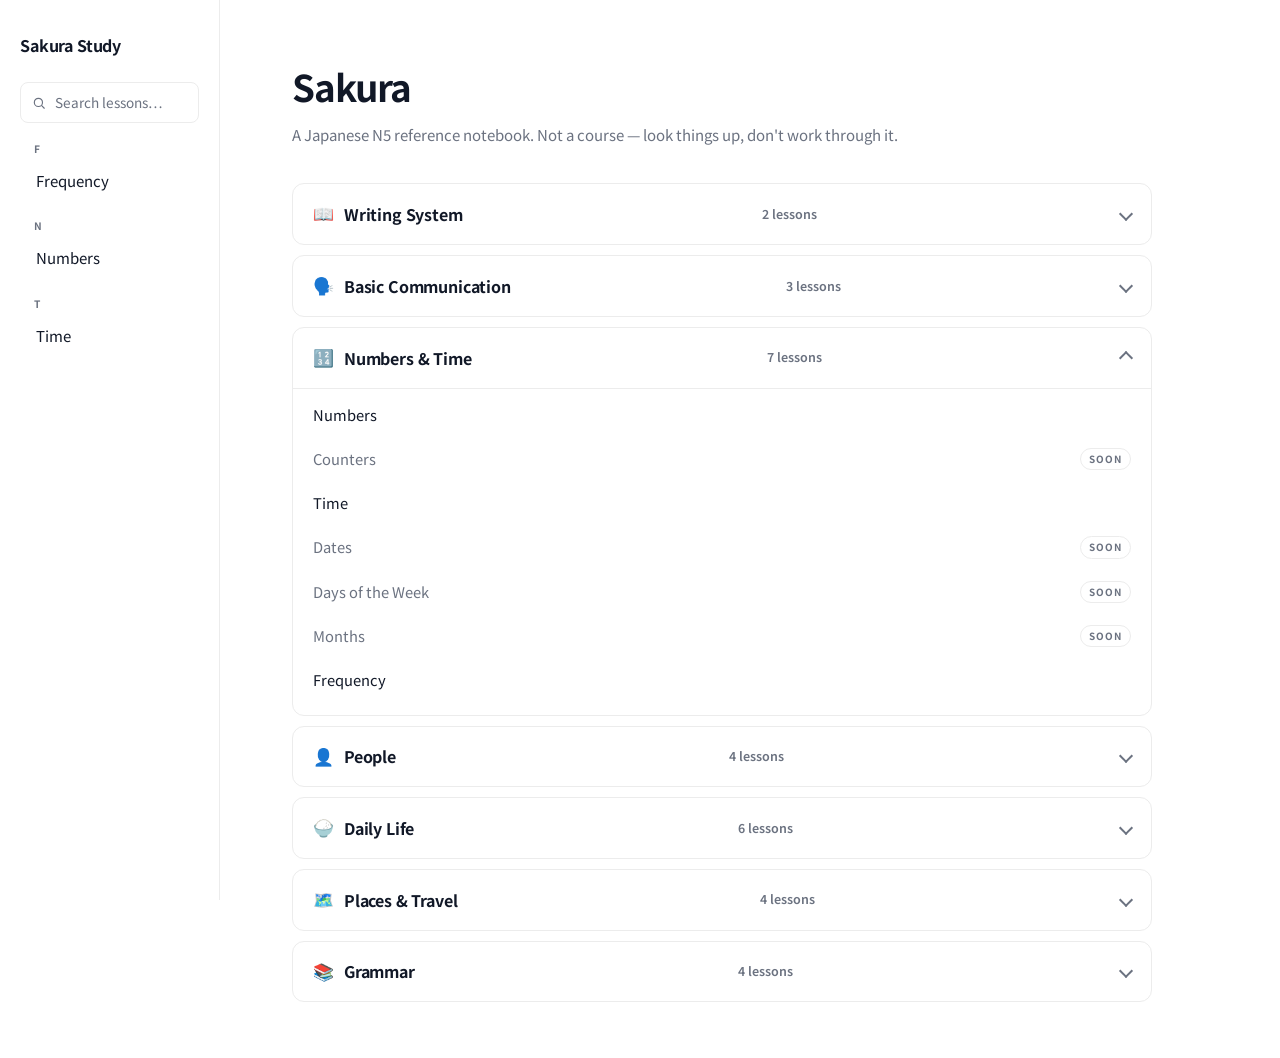
==== index.html @ 70878f76 "Reference-notebook UX/IA review: homepage, search, lesson structure Reworks the homepage into collap" ====
<!doctype html>
<html lang="en">
  <head>
    <meta charset="UTF-8" />
    <meta name="viewport" content="width=device-width, initial-scale=1.0" />

    <title>Sakura Study</title>
    <meta name="description" content="A personal Japanese reference notebook — grammar, vocabulary, kanji, and more." />

    <!-- ------------------------------------- -->
    <!-- FONT -->
    <!-- ------------------------------------- -->

    <link rel="preconnect" href="https://fonts.googleapis.com" />
    <link rel="preconnect" href="https://fonts.gstatic.com" crossorigin />
    <link href="https://fonts.googleapis.com/css2?family=Noto+Sans+JP:wght@400;500;700&display=swap" rel="stylesheet" />

    <!-- ------------------------------------- -->
    <!-- STYLES -->
    <!-- ------------------------------------- -->

    <link rel="stylesheet" href="assets/style.css" />

    <!-- ------------------------------------- -->
    <!-- DATA TABLES -->
    <!-- ------------------------------------- -->
    <!-- index.html has no table on it, but jQuery + DataTables are
         loaded here anyway so this <head> is identical across every
         page — one shared template instead of a special case for the
         one page with nothing to sort. script.js's init functions each
         check for their table by id and no-op if it isn't there. -->
    <script src="https://code.jquery.com/jquery-3.7.1.min.js"></script>
    <script src="https://cdn.datatables.net/2.3.2/js/dataTables.min.js"></script>

  </head>

  <!-- ------------------------------------- -->
  <!-- BODY STARTS -->
  <!-- ------------------------------------- -->

  <body>
    <div class="layout">
      <aside class="sidebar">

        <!-- ------------------------------------- -->
        <!-- SIDEBAR BRAND -->
        <!-- ------------------------------------- -->
        <!-- The only way back to this landing page — it's deliberately
             not one of the alphabetical entries below, since it isn't
             study content itself. -->
        <a class="sidebar-brand" href="index.html">Sakura Study</a>

        <!-- ------------------------------------- -->
        <!-- SIDEBAR SEARCH -->
        <!-- ------------------------------------- -->
        <div class="sidebar-search">
          <input
            type="text"
            id="sidebarSearch"
            placeholder="Search lessons…"
            autocomplete="off"
          />
          <div class="search-results" id="searchResults" hidden></div>
        </div>

        <!-- ------------------------------------- -->
        <!-- SIDEBAR NAVIGATION -->
        <!-- ------------------------------------- -->
        <!-- Flat and alphabetical, no category heading — every page on
             the site (regardless of folder) sorted by title into one
             .menu-group per starting letter, the same organizing idea
             as the home page's own .page-index below. To add a page:
             drop the file in its folder, then add its <a> to the
             matching (or a new) .menu-group here in alphabetical order
             — the search script and layout both work off this flat
             structure, no other markup changes needed.

             Links are relative, not root-absolute — this site has to keep
             working wherever it's hosted (root domain, a subpath, a
             local file), and only relative paths are guaranteed to
             survive that. The cost: every link's ../ count depends on
             the linking page's own folder depth. From root (index.html)
             assets are assets/style.css and pages are
             pages/numbers.html. From one folder deep
             (pages/*.html) it's ../assets/style.css, a same-folder
             page is just numbers.html, and a different category is
             ../grammar/particles.html. One more ../ per extra level of
             nesting — get the depth right when copying this nav to a
             new page.

             This search matches every lesson's actual content, not just page
             titles — see initGlobalSearch in assets/script.js and
             assets/search-index.js (regenerate that file after editing
             lesson content: python3 assets/build-search-index.py).

             Example, once /grammar/particles.html exists (P sorts
             between N and T, so it slots in as its own group there):
             <div class="menu-group">
               <span class="menu-letter">P</span>
               <a href="grammar/particles.html">Particles</a>
             </div> -->
        <nav class="menu" id="sidebarMenu">
          <div class="menu-group">
            <span class="menu-letter">F</span>
            <a href="pages/frequency.html">Frequency</a>
          </div>
          <div class="menu-group">
            <span class="menu-letter">N</span>
            <a href="pages/numbers.html">Numbers</a>
          </div>
          <div class="menu-group">
            <span class="menu-letter">T</span>
            <a href="pages/time.html">Time</a>
          </div>
        </nav>
      </aside>

      <main class="content">
        <div class="page">
          <h1>Sakura</h1>
          <p class="subtitle">A Japanese N5 reference notebook. Not a course — look things up, don't work through it.</p>

          <!-- ------------------------------------- -->
          <!-- CATEGORY INDEX -->
          <!-- ------------------------------------- -->
          <!-- Lessons grouped into fixed reference categories instead of
               page structure or learning order — this is the index a
               100+ lesson notebook needs to stay scannable. Each
               category is a collapsible <details>; only the category
               with real content open by default keeps first paint
               calm. A lesson that doesn't have a page yet renders as a
               plain <span class="lesson-placeholder"> (muted, no href,
               "Soon" tag) instead of a link, so the full planned scope
               of the notebook is visible without ever producing a
               dead link. When a lesson page ships: swap its
               <span class="lesson-placeholder">…<span class="soon-tag">Soon</span></span>
               for <a class="lesson-link" href="pages/….html">…</a>
               here, add it to the sidebar's alphabetical menu, and
               bump this category's count in category-summary. -->

          <div class="category-list">

            <details class="category">
              <summary class="category-summary">
                <span class="category-name"><span class="category-icon" aria-hidden="true">📖</span>Writing System</span>
                <span class="category-count">2 lessons</span>
              </summary>
              <div class="category-items">
                <span class="lesson-placeholder">Hiragana<span class="soon-tag">Soon</span></span>
                <span class="lesson-placeholder">Katakana<span class="soon-tag">Soon</span></span>
              </div>
            </details>

            <details class="category">
              <summary class="category-summary">
                <span class="category-name"><span class="category-icon" aria-hidden="true">🗣️</span>Basic Communication</span>
                <span class="category-count">3 lessons</span>
              </summary>
              <div class="category-items">
                <span class="lesson-placeholder">Greetings<span class="soon-tag">Soon</span></span>
                <span class="lesson-placeholder">Introductions<span class="soon-tag">Soon</span></span>
                <span class="lesson-placeholder">Common Expressions<span class="soon-tag">Soon</span></span>
              </div>
            </details>

            <details class="category" open>
              <summary class="category-summary">
                <span class="category-name"><span class="category-icon" aria-hidden="true">🔢</span>Numbers &amp; Time</span>
                <span class="category-count">7 lessons</span>
              </summary>
              <div class="category-items">
                <a class="lesson-link" href="pages/numbers.html">Numbers</a>
                <span class="lesson-placeholder">Counters<span class="soon-tag">Soon</span></span>
                <a class="lesson-link" href="pages/time.html">Time</a>
                <span class="lesson-placeholder">Dates<span class="soon-tag">Soon</span></span>
                <span class="lesson-placeholder">Days of the Week<span class="soon-tag">Soon</span></span>
                <span class="lesson-placeholder">Months<span class="soon-tag">Soon</span></span>
                <a class="lesson-link" href="pages/frequency.html">Frequency</a>
              </div>
            </details>

            <details class="category">
              <summary class="category-summary">
                <span class="category-name"><span class="category-icon" aria-hidden="true">👤</span>People</span>
                <span class="category-count">4 lessons</span>
              </summary>
              <div class="category-items">
                <span class="lesson-placeholder">Pronouns<span class="soon-tag">Soon</span></span>
                <span class="lesson-placeholder">Family<span class="soon-tag">Soon</span></span>
                <span class="lesson-placeholder">Body<span class="soon-tag">Soon</span></span>
                <span class="lesson-placeholder">Professions<span class="soon-tag">Soon</span></span>
              </div>
            </details>

            <details class="category">
              <summary class="category-summary">
                <span class="category-name"><span class="category-icon" aria-hidden="true">🍚</span>Daily Life</span>
                <span class="category-count">6 lessons</span>
              </summary>
              <div class="category-items">
                <span class="lesson-placeholder">Daily Routine<span class="soon-tag">Soon</span></span>
                <span class="lesson-placeholder">Food<span class="soon-tag">Soon</span></span>
                <span class="lesson-placeholder">Drinks<span class="soon-tag">Soon</span></span>
                <span class="lesson-placeholder">Restaurant<span class="soon-tag">Soon</span></span>
                <span class="lesson-placeholder">Shopping<span class="soon-tag">Soon</span></span>
                <span class="lesson-placeholder">Home<span class="soon-tag">Soon</span></span>
              </div>
            </details>

            <details class="category">
              <summary class="category-summary">
                <span class="category-name"><span class="category-icon" aria-hidden="true">🗺️</span>Places &amp; Travel</span>
                <span class="category-count">4 lessons</span>
              </summary>
              <div class="category-items">
                <span class="lesson-placeholder">Places<span class="soon-tag">Soon</span></span>
                <span class="lesson-placeholder">Transportation<span class="soon-tag">Soon</span></span>
                <span class="lesson-placeholder">Directions<span class="soon-tag">Soon</span></span>
                <span class="lesson-placeholder">Weather<span class="soon-tag">Soon</span></span>
              </div>
            </details>

            <details class="category">
              <summary class="category-summary">
                <span class="category-name"><span class="category-icon" aria-hidden="true">📚</span>Grammar</span>
                <span class="category-count">4 lessons</span>
              </summary>
              <div class="category-items">
                <span class="lesson-placeholder">Particles<span class="soon-tag">Soon</span></span>
                <span class="lesson-placeholder">Demonstratives<span class="soon-tag">Soon</span></span>
                <span class="lesson-placeholder">Verbs<span class="soon-tag">Soon</span></span>
                <span class="lesson-placeholder">Adjectives<span class="soon-tag">Soon</span></span>
              </div>
            </details>

          </div>
        </div>
      </main>
    </div>

<!-- ------------------------------------- -->
<!-- SCRIPTS -->
<!-- ------------------------------------- -->

<script src="assets/search-index.js"></script>
<script src="assets/script.js"></script>

  </body>
  <!-- ------------------------------------- -->
  <!-- BODY ENDED -->
  <!-- ------------------------------------- -->
</html>
---- assets/style.css ----
/* ==========================================================
   Sakura Study
   Minimal Design System
   Inspired by Apple • Notion • Linear
========================================================== */

/*-----------------------------------------------*/
/* ROOT VARIABLES */
/*-----------------------------------------------*/

:root {
    --bg: #ffffff;
    --text: #111827;
    --muted: #6b7280;
    --border: #ececec;
    --accent: #111827;
    --hover: #f8f8f8;

    --red: #b85c5c;
    --red-bg: #fdf4f4;
    --red-border: #e5d0d0;

    /* Speaker A vs. speaker B in Dialogue Cards — pastel and muted like
       the rest of the palette, but distinct enough hues (blue vs.
       green) that who's talking is obvious from color and side alone,
       without reading the A/B badge. -text is the accent (badge,
       furigana); -bg is a light tint for that speaker's bubble. */
    --dialogue-a-text: #6b7bb0;
    --dialogue-a-bg: #f2f4fb;
    --dialogue-b-text: #4f9271;
    --dialogue-b-bg: #f0f8f3;

    /* Reserved exclusively for grammatical particles (は/が/を/に/で/と/
       も/の/から/まで/か…) wherever Japanese appears — tables, notes,
       dialogues. An amber/ochre distinct from every other color already
       in use (red = irregular, blue/green = dialogue speakers) so it
       never gets confused with an unrelated grammar point. */
    --particle: #8a5e14;

    --radius: 12px;
    --sidebar: 220px;
    --content: 860px;

    --font: "Noto Sans JP", system-ui, sans-serif;

    /* Minimal inline SVG magnifier, reused by every search input so the
       affordance reads as one deliberate pattern rather than a plugin
       default. Colour matches --muted. */
    --icon-search: url("data:image/svg+xml,%3Csvg xmlns='http://www.w3.org/2000/svg' viewBox='0 0 24 24' fill='none' stroke='%236b7280' stroke-width='2' stroke-linecap='round' stroke-linejoin='round'%3E%3Ccircle cx='11' cy='11' r='7'/%3E%3Cline x1='21' y1='21' x2='16.65' y2='16.65'/%3E%3C/svg%3E");
}

/*-----------------------------------------------*/
/* RESET */
/*-----------------------------------------------*/

* {
    margin: 0;
    padding: 0;
    box-sizing: border-box;
}

html {
    scroll-behavior: smooth;
}

body {
    background: var(--bg);
    color: var(--text);
    font: 400 15px/1.65 var(--font);
    -webkit-font-smoothing: antialiased;
    text-rendering: optimizeLegibility;
}

/* Respect the OS-level reduced-motion preference: drop smooth scrolling
   and shrink every transition to effectively instant, rather than
   turning animation off selectively per component. */
@media (prefers-reduced-motion: reduce) {
    html {
        scroll-behavior: auto;
    }

    * {
        transition-duration: 0.001ms !important;
        animation-duration: 0.001ms !important;
        scroll-behavior: auto !important;
    }
}

/*-----------------------------------------------*/
/* SELECTION */
/*-----------------------------------------------*/

/* Swap the browser's default blue text-selection highlight for the
   site's own monochrome palette — a small detail, but a blue highlight
   is the fastest way to make an otherwise disciplined page look
   unfinished. */

::selection {
    background: var(--text);
    color: #fff;
}

/*-----------------------------------------------*/
/* FOCUS */
/*-----------------------------------------------*/

/* One focus treatment, used everywhere something is keyboard-focusable:
   sidebar links and sortable table headers included. Search inputs get
   their own softer focus ring below since they already have a border
   to work with; this covers everything else. */

.sidebar-brand:focus-visible,
.menu a:focus-visible,
table.dataTable thead th.dt-orderable-asc:focus-visible,
table.dataTable thead th.dt-orderable-desc:focus-visible {
    outline: 2px solid var(--text);
    outline-offset: 2px;
    border-radius: 4px;
}

/*-----------------------------------------------*/
/* LAYOUT */
/*-----------------------------------------------*/

.layout {
    display: flex;
    min-height: 100vh;
}

.content {
    flex: 1;
    padding: 56px 72px;
}

.page {
    max-width: var(--content);
}

/*-----------------------------------------------*/
/* SIDEBAR */
/*-----------------------------------------------*/

.sidebar {
    width: var(--sidebar);
    flex-shrink: 0;

    position: sticky;
    top: 0;

    height: 100vh;
    overflow: auto;

    padding: 32px 20px;

    background: #fff;
    border-right: 1px solid var(--border);

    /* Thin, quiet scrollbar for the sidebar's own scroll region — visible
       when needed once there are many pages, unobtrusive otherwise. */
    scrollbar-width: thin;
    scrollbar-color: var(--border) transparent;
}

.sidebar::-webkit-scrollbar {
    width: 6px;
}

.sidebar::-webkit-scrollbar-track {
    background: transparent;
}

.sidebar::-webkit-scrollbar-thumb {
    background-color: var(--border);
    border-radius: 999px;
}

.sidebar::-webkit-scrollbar-thumb:hover {
    background-color: #d1d5db;
}

.sidebar-brand {
    display: block;

    margin-bottom: 24px;

    color: var(--text);
    text-decoration: none;

    font-size: 1rem;
    font-weight: 700;
    letter-spacing: -0.01em;
}

.sidebar-brand:hover {
    color: #000;
}

/*-----------------------------------------------*/
/* SIDEBAR SEARCH */
/*-----------------------------------------------*/

.sidebar-search {
    position: relative;

    margin-bottom: 18px;
}

.sidebar-search input {
    width: 100%;

    padding: 8px 12px 8px 34px;

    border: 1px solid var(--border);
    border-radius: 8px;

    background-color: #fff;
    background-image: var(--icon-search);
    background-repeat: no-repeat;
    background-position: 11px center;
    background-size: 14px;

    color: var(--text);
    font: inherit;
    font-size: 0.85rem;

    transition: 0.15s;
}

.sidebar-search input::placeholder {
    color: var(--muted);
}

.sidebar-search input:focus {
    outline: none;

    border-color: #d1d5db;
    box-shadow: 0 0 0 3px rgba(17, 24, 39, 0.05);
}

/* Documentation-style results dropdown, floated below the search box
   instead of pushing page content — see initGlobalSearch (script.js)
   and assets/search-index.js (the content it searches, one entry per
   table row / dialogue card / grammar note across every lesson). */

.search-results {
    position: absolute;
    top: calc(100% + 6px);
    left: 0;
    right: 0;
    z-index: 20;

    max-height: 360px;
    overflow-y: auto;

    background: #fff;
    border: 1px solid var(--border);
    border-radius: 10px;
    box-shadow: 0 8px 24px rgba(17, 24, 39, 0.1);

    padding: 6px;
}

.search-result {
    display: block;

    padding: 8px 10px;

    border-radius: 8px;

    color: var(--text);
    text-decoration: none;
}

.search-result:hover,
.search-result:focus-visible {
    background: var(--hover);
    outline: none;
}

.search-result + .search-result {
    margin-top: 2px;
}

.search-result-meta {
    display: block;
    margin-bottom: 3px;

    color: var(--muted);
    font-size: 0.68rem;
    font-weight: 700;
    letter-spacing: 0.08em;
    text-transform: uppercase;
}

.search-result-snippet {
    display: -webkit-box;
    overflow: hidden;

    font-size: 0.85rem;
    line-height: 1.4;

    -webkit-line-clamp: 2;
    -webkit-box-orient: vertical;
}

.search-result-snippet mark {
    background: none;
    color: var(--text);
    font-weight: 700;
}

.search-results-empty {
    padding: 10px;

    color: var(--muted);
    font-size: 0.85rem;
}

/* Flat and alphabetical, no category heading — one .menu-group per
   letter, each holding that letter's page link(s). Mirrors the home
   page's own .page-index (same data, different context), so the site
   has exactly one organizing idea for "all the pages" instead of two. */

.menu {
    display: flex;
    flex-direction: column;
    gap: 16px;
}

.menu-group {
    display: flex;
    flex-direction: column;
}

.menu-letter {
    margin: 0 0 2px 14px;

    color: var(--muted);

    font-size: 0.64rem;
    font-weight: 700;
    letter-spacing: 0.14em;
    text-transform: uppercase;
}

.menu a {
    display: block;

    padding: 9px 0 9px 14px;

    color: var(--text);
    text-decoration: none;

    border-left: 2px solid transparent;

    transition: 0.15s;
}

.menu a:hover {
    color: #000;
}

.menu a.active {
    font-weight: 600;
    border-left-color: var(--accent);
}

/*-----------------------------------------------*/
/* TITLES */
/*-----------------------------------------------*/

h1 {
    margin-bottom: 6px;

    font-size: 2.3rem;
    font-weight: 700;
    letter-spacing: -0.03em;
}

.subtitle {
    margin-bottom: 36px;
    color: var(--muted);
}

/* One sentence, every lesson: "what will I learn on this page?" — not
   grammar explanation, not a vocab recap. Same visual weight as the
   home page's .subtitle (it plays the same role, just per-lesson) so
   a reader learns to expect it in the same spot on every page. */

.lesson-overview {
    max-width: 640px;
    margin: 10px 0 28px;

    color: var(--muted);
}

.page h2 {
    margin: 40px 0 16px;

    font-size: 1.2rem;
    font-weight: 700;
    letter-spacing: -0.01em;
}

.page h2:first-of-type {
    margin-top: 0;
}

/* An eyebrow label, not a collapsible section of its own — "Core
   Reference" groups the tables directly under it (e.g. Time's Hours /
   Minutes / Time Vocabulary / Counting Hours) into one labeled block
   in the lesson's Overview → Core Reference → … → Practice order,
   without wrapping them in an extra <details> that would just add a
   click for no benefit when they're each already independently
   collapsible. */

.section-label {
    margin: 32px 0 12px;

    color: var(--muted);

    font-size: 0.72rem;
    font-weight: 700;
    letter-spacing: 0.14em;
    text-transform: uppercase;
}

.section-label:first-of-type {
    margin-top: 0;
}

/*-----------------------------------------------*/
/* CATEGORY INDEX (home page only) */
/*-----------------------------------------------*/
/* The home page's reference index: lessons grouped into fixed
   categories (Writing System, Numbers & Time, Grammar…) instead of by
   page structure or learning order — the organization that scales to
   100+ lessons, since a learner arrives already knowing roughly what
   they're looking for ("something about time") rather than where it
   sits in a syllabus. Each category is a native <details> so the page
   stays scannable instead of dumping every lesson at once; only the
   category that currently has real content ships open (see index.html)
   so first paint is calm rather than one giant expanded list. */

.category-list {
    display: flex;
    flex-direction: column;
    gap: 10px;
}

.category {
    border: 1px solid var(--border);
    border-radius: var(--radius);

    overflow: hidden;
}

.category-summary {
    display: flex;
    align-items: center;
    justify-content: space-between;
    gap: 12px;

    padding: 16px 20px;

    cursor: pointer;
    list-style: none;
    user-select: none;
}

.category-summary::-webkit-details-marker {
    display: none;
}

.category-summary:hover {
    background: var(--hover);
}

.category-name {
    display: flex;
    align-items: center;
    gap: 10px;

    font-size: 1rem;
    font-weight: 700;
    letter-spacing: -0.01em;
}

.category-icon {
    font-size: 1.05rem;
}

.category-count {
    flex-shrink: 0;

    color: var(--muted);
    font-size: 0.78rem;
    font-weight: 600;
}

/* A small rotating chevron, same visual language as .toggle-section's
   own expand indicator on lesson pages — one motif for "this section
   expands" everywhere on the site. */

.category-summary::after {
    content: "";
    flex-shrink: 0;
    margin-left: 4px;

    width: 8px;
    height: 8px;

    border-right: 2px solid var(--muted);
    border-bottom: 2px solid var(--muted);
    transform: rotate(45deg);

    transition: transform 0.15s;
}

.category[open] .category-summary::after {
    transform: rotate(-135deg);
}

.category-items {
    display: flex;
    flex-direction: column;

    padding: 4px 12px 12px;
    border-top: 1px solid var(--border);
}

.lesson-link,
.lesson-placeholder {
    display: flex;
    align-items: center;
    justify-content: space-between;

    padding: 10px 8px;
    border-radius: 8px;

    font-size: 0.92rem;
}

.lesson-link {
    color: var(--text);
    text-decoration: none;
}

.lesson-link:hover,
.lesson-link:focus-visible {
    background: var(--hover);
    outline: none;
}

/* Not yet written — plain muted text, not a link, so a lesson the
   notebook doesn't have yet can still show up in the category it
   belongs to (communicating the notebook's planned scope) without
   ever producing a clickable dead end. */

.lesson-placeholder {
    color: var(--muted);
}

.soon-tag {
    padding: 2px 8px;

    border: 1px solid var(--border);
    border-radius: 999px;

    color: var(--muted);
    font-size: 0.62rem;
    font-weight: 700;
    letter-spacing: 0.1em;
    text-transform: uppercase;
}

/*-----------------------------------------------*/
/* PAGE SEARCH */
/*-----------------------------------------------*/
/* One search box for an entire multi-table page (e.g. Time), filtering
   every table on the page at once instead of each table having its own
   isolated search box. Visually matches the DataTables search input
   below so both read as the same control. */

.page-search {
    margin-top: 26px;
    margin-bottom: 28px;
}

.page-search input {
    width: 280px;

    padding: 10px 14px 10px 38px;

    border: 1px solid var(--border);
    border-radius: 10px;

    background-color: #fff;
    background-image: var(--icon-search);
    background-repeat: no-repeat;
    background-position: 14px center;
    background-size: 15px;

    color: var(--text);
    font: inherit;

    transition: 0.15s;
}

.page-search input::placeholder {
    color: var(--muted);
}

.page-search input:focus {
    outline: none;

    border-color: #d1d5db;
    box-shadow: 0 0 0 3px rgba(17, 24, 39, 0.05);
}

/*-----------------------------------------------*/
/* TABLE NAV (multi-table pages) */
/*-----------------------------------------------*/
/* Quick-jump bar for a page with more than one table (e.g. Time).
   position: sticky top: 0 is the same trick .sidebar uses to stay
   pinned to the viewport — this stays visible the whole time you
   scroll, since every table below starts collapsed and this is the
   fastest way back to one of them. Own opaque background so content
   scrolling underneath doesn't show through once it's stuck. */

.table-nav {
    position: sticky;
    top: 0;
    z-index: 5;

    display: flex;
    flex-wrap: wrap;
    gap: 8px;

    margin: 0 0 28px;
    padding: 14px 0;

    background: var(--bg);
    border-bottom: 1px solid var(--border);
}

.table-nav a {
    padding: 9px 16px;

    border: 1px solid var(--border);
    border-radius: 999px;

    color: var(--text);
    text-decoration: none;

    font-size: 0.82rem;
    font-weight: 600;

    transition: 0.15s;
}

.table-nav a:hover {
    background: var(--hover);
}

/*-----------------------------------------------*/
/* TOGGLE SECTIONS (multi-table pages) */
/*-----------------------------------------------*/
/* Wraps one heading + table pair on a page that has more than one (e.g.
   Time's Hours and Minutes) in a native <details> so it can be
   collapsed — a way to jump straight to the table you want instead of
   scrolling past the other one. No color-coding: a plain border, same
   as every other bordered block in this design system. */

.toggle-section {
    margin-bottom: 24px;

    border: 1px solid var(--border);
    border-radius: var(--radius);

    overflow: hidden;
}

.toggle-section summary {
    display: flex;
    align-items: center;
    justify-content: space-between;

    padding: 18px 24px;

    cursor: pointer;
    list-style: none;
    user-select: none;
}

.toggle-section summary::-webkit-details-marker {
    display: none;
}

.toggle-section summary h2 {
    margin: 0;
}

.toggle-section summary::after {
    content: "";
    flex-shrink: 0;

    width: 8px;
    height: 8px;

    border-right: 2px solid var(--muted);
    border-bottom: 2px solid var(--muted);
    transform: rotate(45deg);

    transition: transform 0.15s;
}

.toggle-section[open] summary::after {
    transform: rotate(-135deg);
}

.toggle-section summary:hover::after {
    border-color: var(--text);
}

.toggle-body {
    padding: 0 24px 24px;
}

/*-----------------------------------------------*/
/* TAG */
/*-----------------------------------------------*/

.tag {
    display: inline-block;

    padding: 3px 9px;

    border: 1px solid var(--red-border);
    border-radius: 999px;

    background: var(--red-bg);
    color: var(--red);

    font-size: 0.68rem;
    font-weight: 700;
    letter-spacing: 0.12em;
    text-transform: uppercase;
}

/*-----------------------------------------------*/
/* TABLE */
/*-----------------------------------------------*/

table {
    width: 100%;

    border: 1px solid var(--border);
    border-radius: var(--radius);

    border-collapse: collapse;
    overflow: hidden;
}

thead th {
    padding: 14px 18px;

    text-align: left;

    background: #fff;
    color: var(--muted);

    font-size: 0.72rem;
    font-weight: 700;
    letter-spacing: 0.12em;
    text-transform: uppercase;

    border-bottom: 1px solid var(--border);
}

tbody td {
    padding: 7px 18px;

    vertical-align: middle;

    border-bottom: 1px solid var(--border);
}

tbody tr {
    transition: background-color 0.12s;
}

tbody tr:last-child td {
    border-bottom: none;
}

tbody tr:nth-child(even) {
    background: #fcfcfd;
}

tbody tr:hover {
    background: var(--hover);
}

/*-----------------------------------------------*/
/* TYPE */
/*-----------------------------------------------*/

th.type-col {
    width: 1%;
    white-space: nowrap;
}

.type {
    text-align: left;

    color: var(--muted);

    font-size: 0.9rem;
    font-weight: 700;
}

/* Entire irregular row */

tr.irregular .type {
    color: var(--red);
    font-weight: 600;
}

tr.irregular td.english {
    color: var(--red);
}

tr.irregular .romaji {
    color: var(--red);
}

/* The irregular marker itself is CSS-generated rather than typed into
   every row's HTML — one place to change the label later, and no risk
   of a new irregular entry quietly missing its marker. Spelled out as
   "irr." rather than a bare "*": no tooltip and no legend anywhere on
   the site explains what the asterisk meant, so a first-time reader
   had no way to discover it — a short word reads as self-explanatory
   without either. */
tr.irregular .type::before {
    content: "irr.";

    letter-spacing: 0.02em;
}

/*-----------------------------------------------*/
/* JAPANESE */
/*-----------------------------------------------*/

.jp {
    width: 170px;
    text-align: left;
}

.jp ruby {
    display: inline-grid;
    grid-template-rows: auto auto;
    justify-items: start;
    align-items: center;
}

.jp .kanji {
    order: 2;
    display: block;

    color: #374151;

    font-size: 1.25rem;
    font-weight: 500;
    line-height: 1;
}

/* Entries with no actual kanji — just a particle written in hiragana
   (～から, ～まで…) — get their own reading-less <rt> (a blank spacer,
   for grid alignment with every other row) instead of real furigana.
   Sized down further and lighter-weight than kanji: at kanji size they
   read as oddly heavy/large for what's just a few kana characters, and
   nothing above them (no small reading line) to visually balance that
   weight the way real kanji rows have. */

.jp .kanji.kana-only {
    font-size: 1rem;
    font-weight: 400;
    line-height: 1.3;
}

.jp rt {
    order: 1;
    display: block;

    margin-bottom: 4px;

    color: #9ca3af;

    font-size: 0.7rem;
    font-weight: 500;
    line-height: 1;
}

/*-----------------------------------------------*/
/* ROMAJI */
/*-----------------------------------------------*/

.romaji {
    color: var(--muted);
    font-family: system-ui, -apple-system, "Helvetica Neue", Arial, sans-serif;
}

/*-----------------------------------------------*/
/* PARTICLES */
/*-----------------------------------------------*/
/* One color, reserved only for grammatical particles, applied
   everywhere Japanese text appears — kana/kanji script and its romaji
   both — so a particle is recognizable at a glance in every table,
   note, and dialogue on the site. Weight bumped slightly (not just
   color) so it still reads clearly against the smaller romaji/rt text,
   which is already --muted gray. */

.particle {
    color: var(--particle);
    font-weight: 600;
}

/*-----------------------------------------------*/
/* NOTES (per-row usage note + example sentence) */
/*-----------------------------------------------*/
/* An explanation line plus a three-line example — Japanese (with
   furigana), romaji, English — the same order used everywhere else on
   the site (dialogue cards, Q&A). Target word bolded on both the
   Japanese and romaji lines. Monochrome like the rest of the table:
   hierarchy comes from weight/style/color-within-palette, not new
   color. */

.notes {
    max-width: 320px;

    color: var(--muted);
    font-size: 0.85rem;
    line-height: 1.55;
}

.notes .example-jp {
    display: inline-block;
    margin-top: 6px;

    color: var(--text);
    font-size: 0.95rem;
}

.notes .example-jp rt {
    font-size: 0.55em;
    font-weight: 400;
    color: #9ca3af;
}

.notes .example {
    display: inline-block;
    margin-top: 3px;

    color: var(--text);
    font-family: system-ui, -apple-system, "Helvetica Neue", Arial, sans-serif;
    font-style: italic;
}

.notes .example strong,
.notes .example-jp strong {
    font-weight: 700;
    font-style: normal;
}

.notes .example-en {
    display: inline-block;
    margin-top: 2px;
}

/*-----------------------------------------------*/
/* DIALOGUE CARDS */
/*-----------------------------------------------*/
/* A full back-and-forth exchange as one card instead of table rows.
   Cards flow in a responsive grid; each holds two speech bubbles, A
   pinned left and B pinned right (mirrored layout, like a chat
   thread) so who's talking is legible from position alone, backed up
   by the --dialogue-a/-b color pair. Every message keeps the same
   three-line shape — Japanese (with furigana), romaji, English — with
   generous spacing between them and the Japanese line set slightly
   larger, since it's the primary content and the other two lines are
   reading aids. */

.dialogue-grid {
    display: grid;
    grid-template-columns: repeat(auto-fill, minmax(300px, 1fr));
    gap: 28px;
}

.dialogue-card {
    padding: 24px;

    border: 1px solid var(--border);
    border-radius: var(--radius);

    background: #fff;
}

.dialogue-title {
    margin: 0 0 20px;

    font-size: 1rem;
    font-weight: 700;
    letter-spacing: -0.01em;
}

.dialogue-messages {
    display: flex;
    flex-direction: column;
    gap: 26px;
}

.message {
    display: flex;
    align-items: flex-start;
    gap: 10px;

    max-width: 88%;
}

.message-a {
    align-self: flex-start;
}

.message-b {
    flex-direction: row-reverse;
    align-self: flex-end;
    text-align: right;
}

.message-speaker {
    flex-shrink: 0;

    display: flex;
    align-items: center;
    justify-content: center;

    width: 24px;
    height: 24px;

    border-radius: 50%;

    font-size: 0.7rem;
    font-weight: 700;
}

.message-a .message-speaker {
    background: var(--dialogue-a-bg);
    color: var(--dialogue-a-text);
}

.message-b .message-speaker {
    background: var(--dialogue-b-bg);
    color: var(--dialogue-b-text);
}

.message-bubble {
    padding: 12px 16px;
    border-radius: 14px;
}

.message-a .message-bubble {
    background: var(--dialogue-a-bg);
    border-bottom-left-radius: 4px;
}

.message-b .message-bubble {
    background: var(--dialogue-b-bg);
    border-bottom-right-radius: 4px;
}

.message-bubble p {
    margin-top: 12px;
}

.message-bubble p:first-child {
    margin-top: 0;
}

.message-jp {
    font-size: 1.05rem;
    color: var(--text);
}

.message-romaji {
    color: var(--muted);
    font-family: system-ui, -apple-system, "Helvetica Neue", Arial, sans-serif;
    font-size: 0.85rem;
}

.message-en {
    color: var(--text);
    font-size: 0.85rem;
}

/*-----------------------------------------------*/
/* GRAMMAR NOTE */
/*-----------------------------------------------*/
/* A short bullet list of usage rules attached below a table, inside
   the same toggle (e.g. Frequency's "いつも goes before the verb").
   Separated from the table by a hairline rule instead of its own
   bordered box — supplementary reading, not another primary block. */

.grammar-note {
    margin-top: 24px;
    padding-top: 20px;

    border-top: 1px solid var(--border);
}

.grammar-note h3 {
    margin: 0 0 12px;

    color: var(--muted);

    font-size: 0.72rem;
    font-weight: 700;
    letter-spacing: 0.12em;
    text-transform: uppercase;
}

.grammar-note ul {
    padding-left: 18px;

    font-size: 0.9rem;
    line-height: 1.7;
}

.grammar-note li + li {
    margin-top: 6px;
}

/*-----------------------------------------------*/
/* PRACTICE (placeholder) */
/*-----------------------------------------------*/
/* Every lesson ends with a Practice section for the same reason every
   lesson starts with the same page-search/table-nav: one predictable
   shape across the site. No exercises exist yet, so it's just this
   line — plain text, not a bordered callout, so an empty section
   doesn't visually compete with the real content above it. */

.practice-placeholder {
    color: var(--muted);
    font-size: 0.9rem;
}

/*-----------------------------------------------*/
/* DISPLAY TOGGLES (Furigana / Romaji / English) */
/*-----------------------------------------------*/
/* Three checkboxes, on by default, persisted per-browser in
   localStorage by initDisplayToggles (script.js) — unchecking one
   adds a body.hide-* class that this stylesheet reads everywhere that
   layer appears (table cells, dialogue lines, notes examples).
   visibility: hidden rather than display: none throughout, on purpose
   — the whole point is that hiding a layer must not reflow the table
   or collapse the vertical rhythm of a dialogue card; a blank cell or
   blank line in its place does that. */

.display-toggles {
    display: flex;
    flex-wrap: wrap;
    gap: 18px;

    margin-bottom: 24px;
}

.display-toggles label {
    display: inline-flex;
    align-items: center;
    gap: 7px;

    padding: 4px 2px;

    color: var(--muted);
    font-size: 0.82rem;
    font-weight: 600;

    cursor: pointer;
    user-select: none;
}

.display-toggles input[type="checkbox"] {
    width: 15px;
    height: 15px;

    accent-color: var(--text);
    cursor: pointer;
}

body.hide-furigana rt {
    visibility: hidden;
}

body.hide-romaji td.romaji,
body.hide-romaji th.col-romaji,
body.hide-romaji .message-romaji,
body.hide-romaji .notes .example {
    visibility: hidden;
}

body.hide-english td.english,
body.hide-english th.col-english,
body.hide-english .message-en,
body.hide-english .notes .example-en {
    visibility: hidden;
}

/*-----------------------------------------------*/
/* SEARCH RESULT HIGHLIGHT */
/*-----------------------------------------------*/
/* Landing on a page from a search result (initSearchHighlight in
   script.js) tints whichever row/card/note matched — the same pale
   "find in page" yellow browsers use, so the convention is already
   familiar. Stays lit (no fade timer) until the next click or
   keypress, since the whole point is to still be visible by the time
   you've actually found and read the match. */

/* tbody tr.search-highlight, not just .search-highlight, so this
   outranks tbody tr:nth-child(even)'s zebra-stripe background — same
   specificity, but a selector this specific has to be spelled out to
   win the tie rather than relying on source order alone. */
.search-highlight,
tbody tr.search-highlight {
    background-color: #fef9c3;
    transition: background-color 0.2s ease-out;
}

/*-----------------------------------------------*/
/* RELATED PAGES */
/*-----------------------------------------------*/
/* 2-4 manually-picked links to other lessons, deliberately not a
   <details> — unlike Core Reference/Q&A/Practice this is a handful of
   links, not material to collapse away. Same plain-bordered-block
   language as everything else instead of a new visual pattern. */

.related-pages {
    margin: 40px 0 0;
    padding-top: 20px;

    border-top: 1px solid var(--border);
}

.related-pages h2 {
    margin: 0 0 14px;
}

.related-pages-list {
    display: flex;
    flex-wrap: wrap;
    gap: 10px;
}

.related-pages-list a {
    padding: 9px 16px;

    border: 1px solid var(--border);
    border-radius: 999px;

    color: var(--text);
    text-decoration: none;

    font-size: 0.85rem;
    font-weight: 600;

    transition: 0.15s;
}

.related-pages-list a:hover,
.related-pages-list a:focus-visible {
    background: var(--hover);
    outline: none;
}

/*-----------------------------------------------*/
/* LESSON NAV (previous / next) */
/*-----------------------------------------------*/
/* Footer nav so studying can continue straight to the next lesson
   (Numbers → Time → Frequency) without a trip back to the home page.
   Spacing only, no rule line, to separate it from the page above —
   same pill-link language as .table-nav, just anchored bottom-left/
   bottom-right instead of top and wrapped. */

.lesson-nav {
    display: flex;
    justify-content: space-between;

    margin-top: 40px;
}

.lesson-nav a {
    display: inline-flex;
    align-items: center;
    gap: 6px;

    padding: 10px 16px;

    border: 1px solid var(--border);
    border-radius: 10px;

    color: var(--text);
    text-decoration: none;

    font-size: 0.88rem;
    font-weight: 600;

    transition: 0.15s;
}

.lesson-nav a:hover {
    background: var(--hover);
}

.lesson-nav-next {
    margin-left: auto;
}

/*-----------------------------------------------*/
/* DATATABLES */
/*-----------------------------------------------*/
/* Every table.ref-table is initialized with layout: { topStart: null,
   topEnd: null, bottomStart: null, bottomEnd: null } (see
   initReferenceTables in script.js), so DataTables never renders its
   own search box, length menu, info text, or pager — search is always
   the single page-level box instead (.page-search). The only DataTables
   chrome left in the DOM is the .dt-container wrapper and a single
   .dt-layout-row holding the table itself, plus the sort-indicator
   markup on sortable headers below. */

.dt-container {
    margin-top: 28px;
}

table.dataTable {
    border-collapse: collapse !important;
}

table.dataTable thead th {
    border-bottom: 1px solid var(--border) !important;
}

table.dataTable tbody tr:hover {
    background: var(--hover) !important;
}

table.dataTable thead th.dt-orderable-asc,
table.dataTable thead th.dt-orderable-desc {
    position: relative;

    padding-right: 24px;
    cursor: pointer;
}

/* Sort indicators: DataTables 2.x wraps these in span.dt-column-order,
   but ships no visible glyph by default. A hairline chevron, quiet at
   rest and dark once a column is the active sort, reads closer to
   Notion/Linear than an arrow icon font would. */

table.dataTable thead span.dt-column-order {
    position: absolute;
    top: 50%;
    right: 4px;

    width: 8px;
    height: 8px;
}

table.dataTable thead span.dt-column-order::before,
table.dataTable thead span.dt-column-order::after {
    content: "";
    position: absolute;
    right: 0;

    border-left: 3.5px solid transparent;
    border-right: 3.5px solid transparent;

    opacity: 0.25;
    transition: opacity 0.15s;
}

table.dataTable thead span.dt-column-order::before {
    top: -6px;
    border-bottom: 4px solid var(--muted);
}

table.dataTable thead span.dt-column-order::after {
    top: 2px;
    border-top: 4px solid var(--muted);
}

/* Discoverability: nudge both chevrons on hover so an unsorted column
   still signals it's sortable, without introducing a new color. */
table.dataTable thead th.dt-orderable-asc:hover span.dt-column-order::before,
table.dataTable thead th.dt-orderable-desc:hover span.dt-column-order::after {
    opacity: 0.5;
}

table.dataTable thead th.dt-ordering-asc span.dt-column-order::before {
    opacity: 1;
    border-bottom-color: var(--text);
}

table.dataTable thead th.dt-ordering-desc span.dt-column-order::after {
    opacity: 1;
    border-top-color: var(--text);
}

/*-----------------------------------------------*/
/* RESPONSIVE */
/*-----------------------------------------------*/

@media (max-width: 900px) {
    .layout {
        display: block;
    }

    /* Below the breakpoint the sidebar stops being a sidebar: instead
       of a tall left column it becomes one horizontal bar along the
       top — brand, search, and the page menu all flow left-to-right
       and wrap, so a phone gets a compact nav strip instead of a
       full-height block pushing the actual content down. */

    .sidebar {
        position: relative;

        width: 100%;
        height: auto;
        overflow: visible;

        display: flex;
        flex-wrap: wrap;
        align-items: center;
        gap: 10px 24px;

        padding: 16px 20px;

        border-right: none;
        border-bottom: 1px solid var(--border);
    }

    .sidebar-brand {
        margin-bottom: 0;
    }

    .sidebar-search {
        flex: 1 1 160px;
        min-width: 140px;
        margin-bottom: 0;
    }

    .menu {
        flex-direction: row;
        flex-wrap: wrap;
        align-items: flex-start;
        gap: 6px 22px;
    }

    .content {
        padding: 28px;
    }

    .page {
        max-width: 100%;
    }

    .page-search input {
        width: 100%;
    }

    /* Larger touch targets once the pointer is (most likely) a finger
       rather than a mouse — the same links/rows, just roomier padding
       so tapping the right one doesn't require precision. */

    .menu a {
        padding: 12px 0 12px 14px;
    }

    .table-nav a,
    .lesson-nav a {
        padding: 12px 18px;
    }

    .category-summary {
        padding: 18px 20px;
    }

    .lesson-link,
    .lesson-placeholder {
        padding: 12px 8px;
    }

    .display-toggles {
        gap: 12px 20px;
    }

    .display-toggles label {
        padding: 6px 2px;
    }
}

/* A narrower tier for phones specifically: the 900px breakpoint's
   padding/message widths were tuned for tablet-ish widths and get
   cramped once .dialogue-card's own padding and .message-bubble's
   padding stack on top on a ~375px screen — trim the outer page
   margin a little and let messages use more of that reclaimed width. */

@media (max-width: 480px) {
    .content {
        padding: 22px 18px;
    }

    .dialogue-card {
        padding: 18px;
    }

    .dialogue-messages {
        gap: 22px;
    }

    .message {
        max-width: 94%;
    }

    .related-pages-list a {
        padding: 11px 16px;
    }
}

/*-----------------------------------------------*/
/* PRINT */
/*-----------------------------------------------*/

/* Study pages are reference tables, and this material is used in print
   elsewhere too — so printing should hand over a clean, ink-efficient
   table: no sidebar, no search chrome, no sort affordances (they're
   inert on paper), no hover/zebra shading to burn ink. */

@media print {
    .sidebar,
    .sidebar-search,
    .page-search,
    .table-nav,
    .display-toggles,
    .lesson-nav {
        display: none !important;
    }

    .content {
        padding: 0;
    }

    .page {
        max-width: 100%;
    }

    /* A closed <details> hides its content via the UA stylesheet even
       when printed — force it open on paper so a collapsed toggle
       doesn't silently drop a table from the printout. */
    .toggle-section summary::after {
        display: none;
    }

    .toggle-section .toggle-body {
        display: block !important;
    }

    /* Same reasoning as forcing collapsed toggles open above: a
       printed reference page should be complete regardless of
       whatever furigana/romaji/English layers were switched off on
       screen at the time. */
    body.hide-furigana rt,
    body.hide-romaji td.romaji,
    body.hide-romaji th.col-romaji,
    body.hide-romaji .message-romaji,
    body.hide-romaji .notes .example,
    body.hide-english td.english,
    body.hide-english th.col-english,
    body.hide-english .message-en,
    body.hide-english .notes .example-en {
        visibility: visible !important;
    }

    body {
        color: #000;
    }

    table {
        border: 1px solid #ccc;
    }

    thead th {
        color: #000;
        background: #fff !important;
    }

    tbody tr:nth-child(even) {
        background: #fff !important;
    }

    tr.irregular .type,
    tr.irregular .romaji,
    tr.irregular td.english {
        color: #000;
        font-weight: 700;
    }

    /* Same ink-efficient treatment as irregular rows above: on paper,
       particles read from weight, not color ink. */
    .particle {
        color: #000;
        font-weight: 700;
    }

    .jp rt {
        color: #555;
    }

    /* Dialogue Cards' pastel speaker bubbles are a screen-only cue —
       on paper they'd otherwise print as flat color fills (ink, and
       likely to vanish anyway if the browser's own "print backgrounds"
       setting is off), so give them the same plain-bordered treatment
       as everything else on the page. */
    .message-a .message-bubble,
    .message-b .message-bubble {
        background: #fff !important;
        border: 1px solid #ccc;
    }

    .message-a .message-speaker,
    .message-b .message-speaker {
        background: #fff !important;
        color: #000 !important;
        border: 1px solid #000;
    }
}
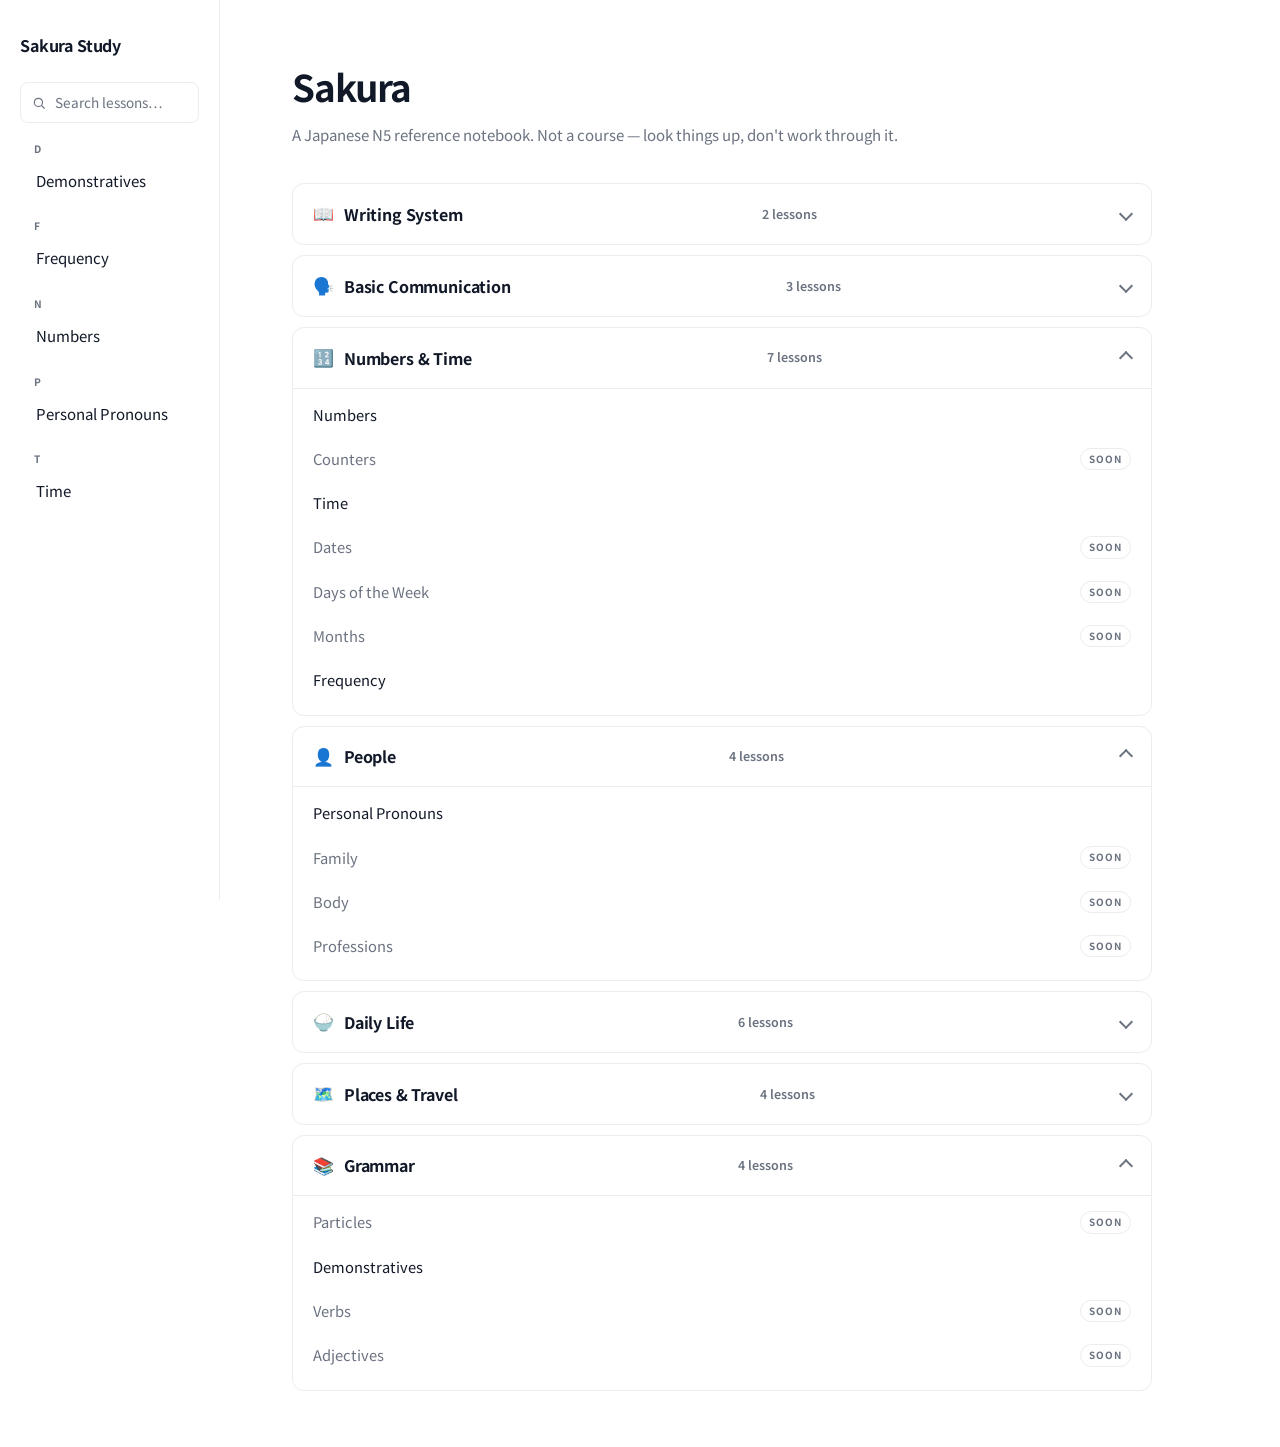
==== commit 50900ebb: "Two new N5 lessons following Sakura's existing template exactly - Demonstratives — これ/それ/あれ/どれ (Demo" ====
--- a/index.html
+++ b/index.html
@@ -101,12 +101,20 @@
              </div> -->
         <nav class="menu" id="sidebarMenu">
           <div class="menu-group">
+            <span class="menu-letter">D</span>
+            <a href="pages/demonstratives.html">Demonstratives</a>
+          </div>
+          <div class="menu-group">
             <span class="menu-letter">F</span>
             <a href="pages/frequency.html">Frequency</a>
           </div>
           <div class="menu-group">
             <span class="menu-letter">N</span>
             <a href="pages/numbers.html">Numbers</a>
+          </div>
+          <div class="menu-group">
+            <span class="menu-letter">P</span>
+            <a href="pages/pronouns.html">Personal Pronouns</a>
           </div>
           <div class="menu-group">
             <span class="menu-letter">T</span>
@@ -179,13 +187,13 @@
               </div>
             </details>
 
-            <details class="category">
+            <details class="category" open>
               <summary class="category-summary">
                 <span class="category-name"><span class="category-icon" aria-hidden="true">👤</span>People</span>
                 <span class="category-count">4 lessons</span>
               </summary>
               <div class="category-items">
-                <span class="lesson-placeholder">Pronouns<span class="soon-tag">Soon</span></span>
+                <a class="lesson-link" href="pages/pronouns.html">Personal Pronouns</a>
                 <span class="lesson-placeholder">Family<span class="soon-tag">Soon</span></span>
                 <span class="lesson-placeholder">Body<span class="soon-tag">Soon</span></span>
                 <span class="lesson-placeholder">Professions<span class="soon-tag">Soon</span></span>
@@ -220,14 +228,14 @@
               </div>
             </details>
 
-            <details class="category">
+            <details class="category" open>
               <summary class="category-summary">
                 <span class="category-name"><span class="category-icon" aria-hidden="true">📚</span>Grammar</span>
                 <span class="category-count">4 lessons</span>
               </summary>
               <div class="category-items">
                 <span class="lesson-placeholder">Particles<span class="soon-tag">Soon</span></span>
-                <span class="lesson-placeholder">Demonstratives<span class="soon-tag">Soon</span></span>
+                <a class="lesson-link" href="pages/demonstratives.html">Demonstratives</a>
                 <span class="lesson-placeholder">Verbs<span class="soon-tag">Soon</span></span>
                 <span class="lesson-placeholder">Adjectives<span class="soon-tag">Soon</span></span>
               </div>
--- a/assets/style.css
+++ b/assets/style.css
@@ -388,7 +388,6 @@
    a reader learns to expect it in the same spot on every page. */
 
 .lesson-overview {
-    max-width: 640px;
     margin: 10px 0 28px;
 
     color: var(--muted);
@@ -403,29 +402,6 @@
 }
 
 .page h2:first-of-type {
-    margin-top: 0;
-}
-
-/* An eyebrow label, not a collapsible section of its own — "Core
-   Reference" groups the tables directly under it (e.g. Time's Hours /
-   Minutes / Time Vocabulary / Counting Hours) into one labeled block
-   in the lesson's Overview → Core Reference → … → Practice order,
-   without wrapping them in an extra <details> that would just add a
-   click for no benefit when they're each already independently
-   collapsible. */
-
-.section-label {
-    margin: 32px 0 12px;
-
-    color: var(--muted);
-
-    font-size: 0.72rem;
-    font-weight: 700;
-    letter-spacing: 0.14em;
-    text-transform: uppercase;
-}
-
-.section-label:first-of-type {
     margin-top: 0;
 }
 
@@ -1244,7 +1220,7 @@
    language as everything else instead of a new visual pattern. */
 
 .related-pages {
-    margin: 40px 0 0;
+    margin: 40px 0 28px;
     padding-top: 20px;
 
     border-top: 1px solid var(--border);
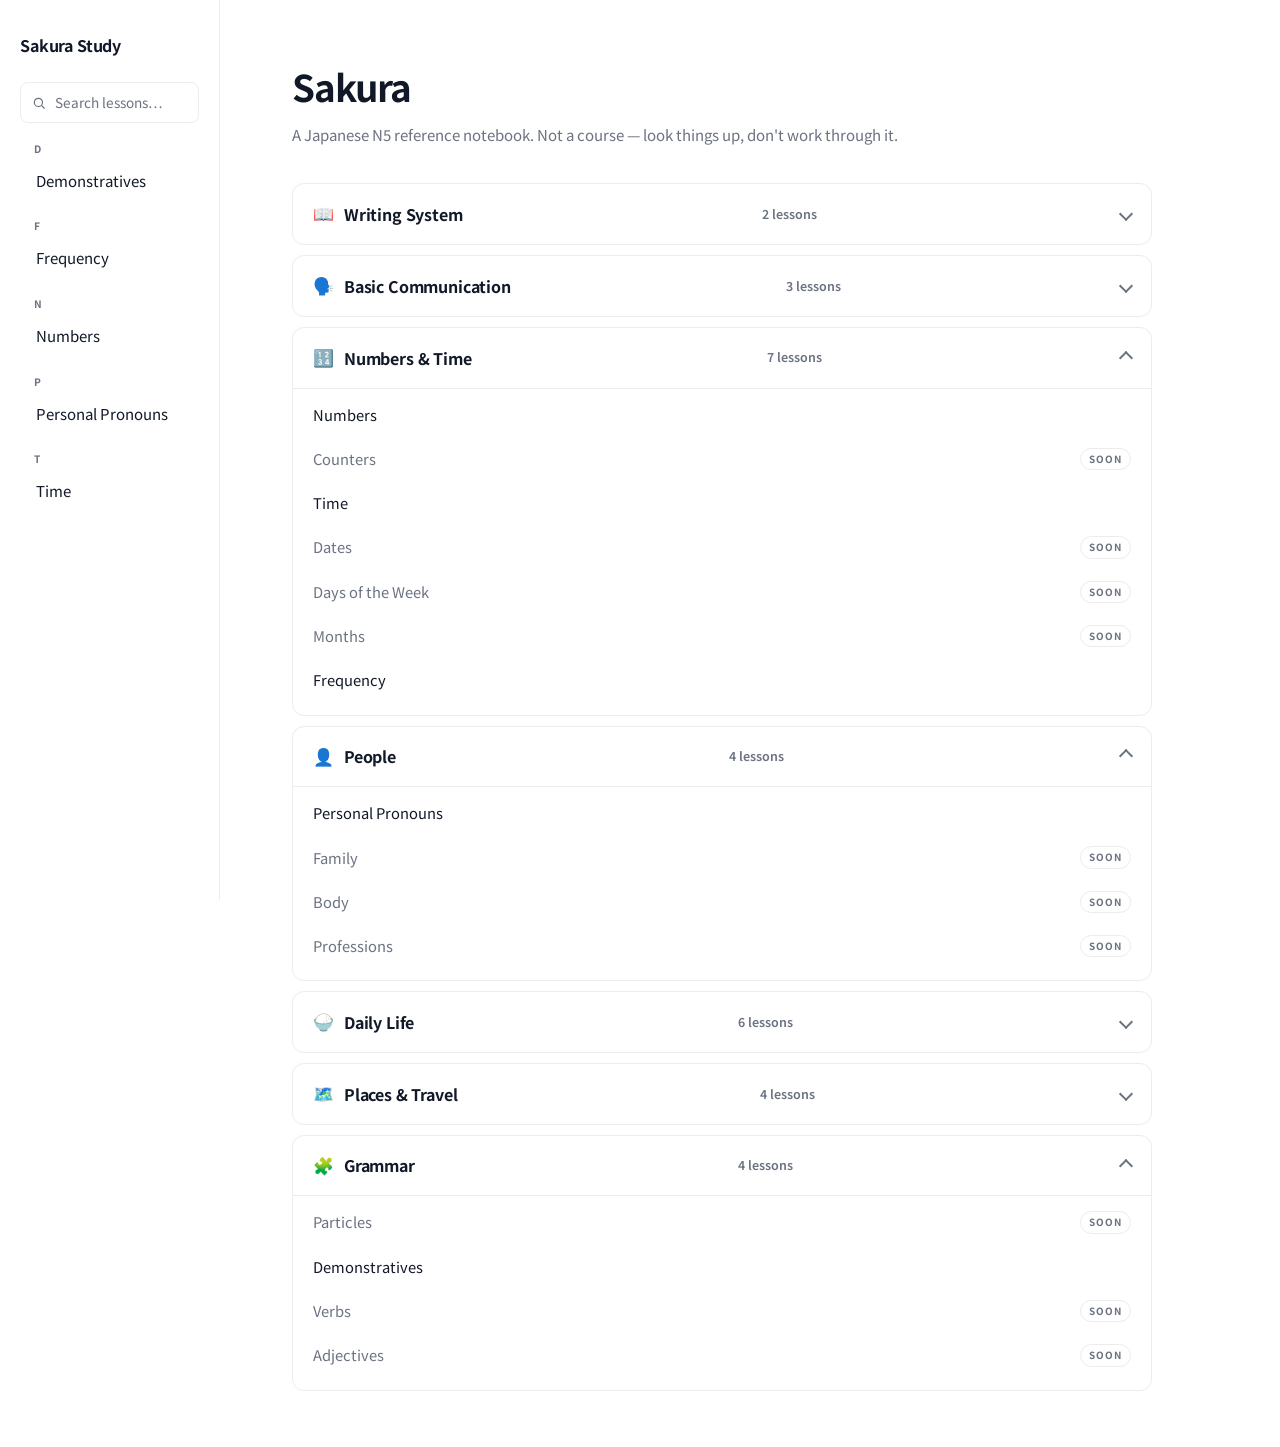
==== commit a12bf8cc: "Refine visual hierarchy: unified radius, section icons, heading accent, drop Practice Standardises e" ====
--- a/index.html
+++ b/index.html
@@ -230,7 +230,7 @@
 
             <details class="category" open>
               <summary class="category-summary">
-                <span class="category-name"><span class="category-icon" aria-hidden="true">📚</span>Grammar</span>
+                <span class="category-name"><span class="category-icon" aria-hidden="true">🧩</span>Grammar</span>
                 <span class="category-count">4 lessons</span>
               </summary>
               <div class="category-items">
--- a/assets/style.css
+++ b/assets/style.css
@@ -37,6 +37,18 @@
        never gets confused with an unrelated grammar point. */
     --particle: #8a5e14;
 
+    /* One muted, low-saturation accent for visual hierarchy only —
+       section headings (.page h2, Grammar Note's h3) and Related Pages
+       pills. A dusty steel-blue, deliberately darker/grayer than
+       --dialogue-a-text (#6b7bb0) so it doesn't get mistaken for that
+       existing "speaker A" meaning when a heading sits near a dialogue
+       card. -soft/-border are pale tints of the same hue for the
+       Overview summary card's fill and Related Pages' pill fill/border
+       — everything traces back to this one color, not a new palette. */
+    --heading-accent: #4a6b85;
+    --heading-accent-soft: #f4f6f8;
+    --heading-accent-border: #dbe1e7;
+
     --radius: 12px;
     --sidebar: 220px;
     --content: 860px;
@@ -383,18 +395,32 @@
 }
 
 /* One sentence, every lesson: "what will I learn on this page?" — not
-   grammar explanation, not a vocab recap. Same visual weight as the
-   home page's .subtitle (it plays the same role, just per-lesson) so
-   a reader learns to expect it in the same spot on every page. */
+   grammar explanation, not a vocab recap. Styled as a quiet summary
+   card (pale accent-tinted fill) so it reads as a distinct, scannable
+   unit instead of disappearing into the page the way plain text did —
+   the content itself is untouched, only the container. */
 
 .lesson-overview {
     margin: 10px 0 28px;
+    padding: 16px 20px;
+
+    background: var(--heading-accent-soft);
+    border-radius: var(--radius);
 
     color: var(--muted);
 }
+
+/* Section headings only — never body text. One muted accent color
+   (see --heading-accent) applied everywhere a section-level h2 appears
+   (toggle-section summaries, Related Pages) so hierarchy comes from
+   color as well as size/weight, without introducing per-section colors
+   that would start to look like a learning app instead of reference
+   documentation. */
 
 .page h2 {
     margin: 40px 0 16px;
+
+    color: var(--heading-accent);
 
     font-size: 1.2rem;
     font-weight: 700;
@@ -541,7 +567,7 @@
     padding: 2px 8px;
 
     border: 1px solid var(--border);
-    border-radius: 999px;
+    border-radius: var(--radius);
 
     color: var(--muted);
     font-size: 0.62rem;
@@ -624,7 +650,7 @@
     padding: 9px 16px;
 
     border: 1px solid var(--border);
-    border-radius: 999px;
+    border-radius: var(--radius);
 
     color: var(--text);
     text-decoration: none;
@@ -713,7 +739,7 @@
     padding: 3px 9px;
 
     border: 1px solid var(--red-border);
-    border-radius: 999px;
+    border-radius: var(--radius);
 
     background: var(--red-bg);
     color: var(--red);
@@ -1097,7 +1123,7 @@
 .grammar-note h3 {
     margin: 0 0 12px;
 
-    color: var(--muted);
+    color: var(--heading-accent);
 
     font-size: 0.72rem;
     font-weight: 700;
@@ -1114,20 +1140,6 @@
 
 .grammar-note li + li {
     margin-top: 6px;
-}
-
-/*-----------------------------------------------*/
-/* PRACTICE (placeholder) */
-/*-----------------------------------------------*/
-/* Every lesson ends with a Practice section for the same reason every
-   lesson starts with the same page-search/table-nav: one predictable
-   shape across the site. No exercises exist yet, so it's just this
-   line — plain text, not a bordered callout, so an empty section
-   doesn't visually compete with the real content above it. */
-
-.practice-placeholder {
-    color: var(--muted);
-    font-size: 0.9rem;
 }
 
 /*-----------------------------------------------*/
@@ -1215,9 +1227,11 @@
 /* RELATED PAGES */
 /*-----------------------------------------------*/
 /* 2-4 manually-picked links to other lessons, deliberately not a
-   <details> — unlike Core Reference/Q&A/Practice this is a handful of
-   links, not material to collapse away. Same plain-bordered-block
-   language as everything else instead of a new visual pattern. */
+   <details> — unlike the tables/Q&A above, this is a handful of links,
+   not material to collapse away. Pills share the same --heading-accent
+   as the section headings (not a neutral grey) so this reads as
+   integrated with the rest of the hierarchy system rather than another
+   generic nav control. */
 
 .related-pages {
     margin: 40px 0 28px;
@@ -1239,10 +1253,11 @@
 .related-pages-list a {
     padding: 9px 16px;
 
-    border: 1px solid var(--border);
-    border-radius: 999px;
-
-    color: var(--text);
+    border: 1px solid var(--heading-accent-border);
+    border-radius: var(--radius);
+
+    background: var(--heading-accent-soft);
+    color: var(--heading-accent);
     text-decoration: none;
 
     font-size: 0.85rem;
@@ -1253,7 +1268,7 @@
 
 .related-pages-list a:hover,
 .related-pages-list a:focus-visible {
-    background: var(--hover);
+    background: var(--heading-accent-border);
     outline: none;
 }
 
@@ -1281,7 +1296,7 @@
     padding: 10px 16px;
 
     border: 1px solid var(--border);
-    border-radius: 10px;
+    border-radius: var(--radius);
 
     color: var(--text);
     text-decoration: none;
@@ -1600,6 +1615,27 @@
         color: #555;
     }
 
+    /* Same reasoning again for the accent introduced for on-screen
+       hierarchy (section headings, the Overview card, Related Pages
+       pills) — a screen-only cue that would otherwise print as a flat
+       tint if "print backgrounds" happens to be on, so fall back to
+       plain black-on-white/bordered like everything else on paper. */
+    .page h2,
+    .grammar-note h3 {
+        color: #000;
+    }
+
+    .lesson-overview {
+        background: #fff !important;
+        padding: 0;
+    }
+
+    .related-pages-list a {
+        background: #fff !important;
+        border: 1px solid #ccc;
+        color: #000;
+    }
+
     /* Dialogue Cards' pastel speaker bubbles are a screen-only cue —
        on paper they'd otherwise print as flat color fills (ink, and
        likely to vanish anyway if the browser's own "print backgrounds"
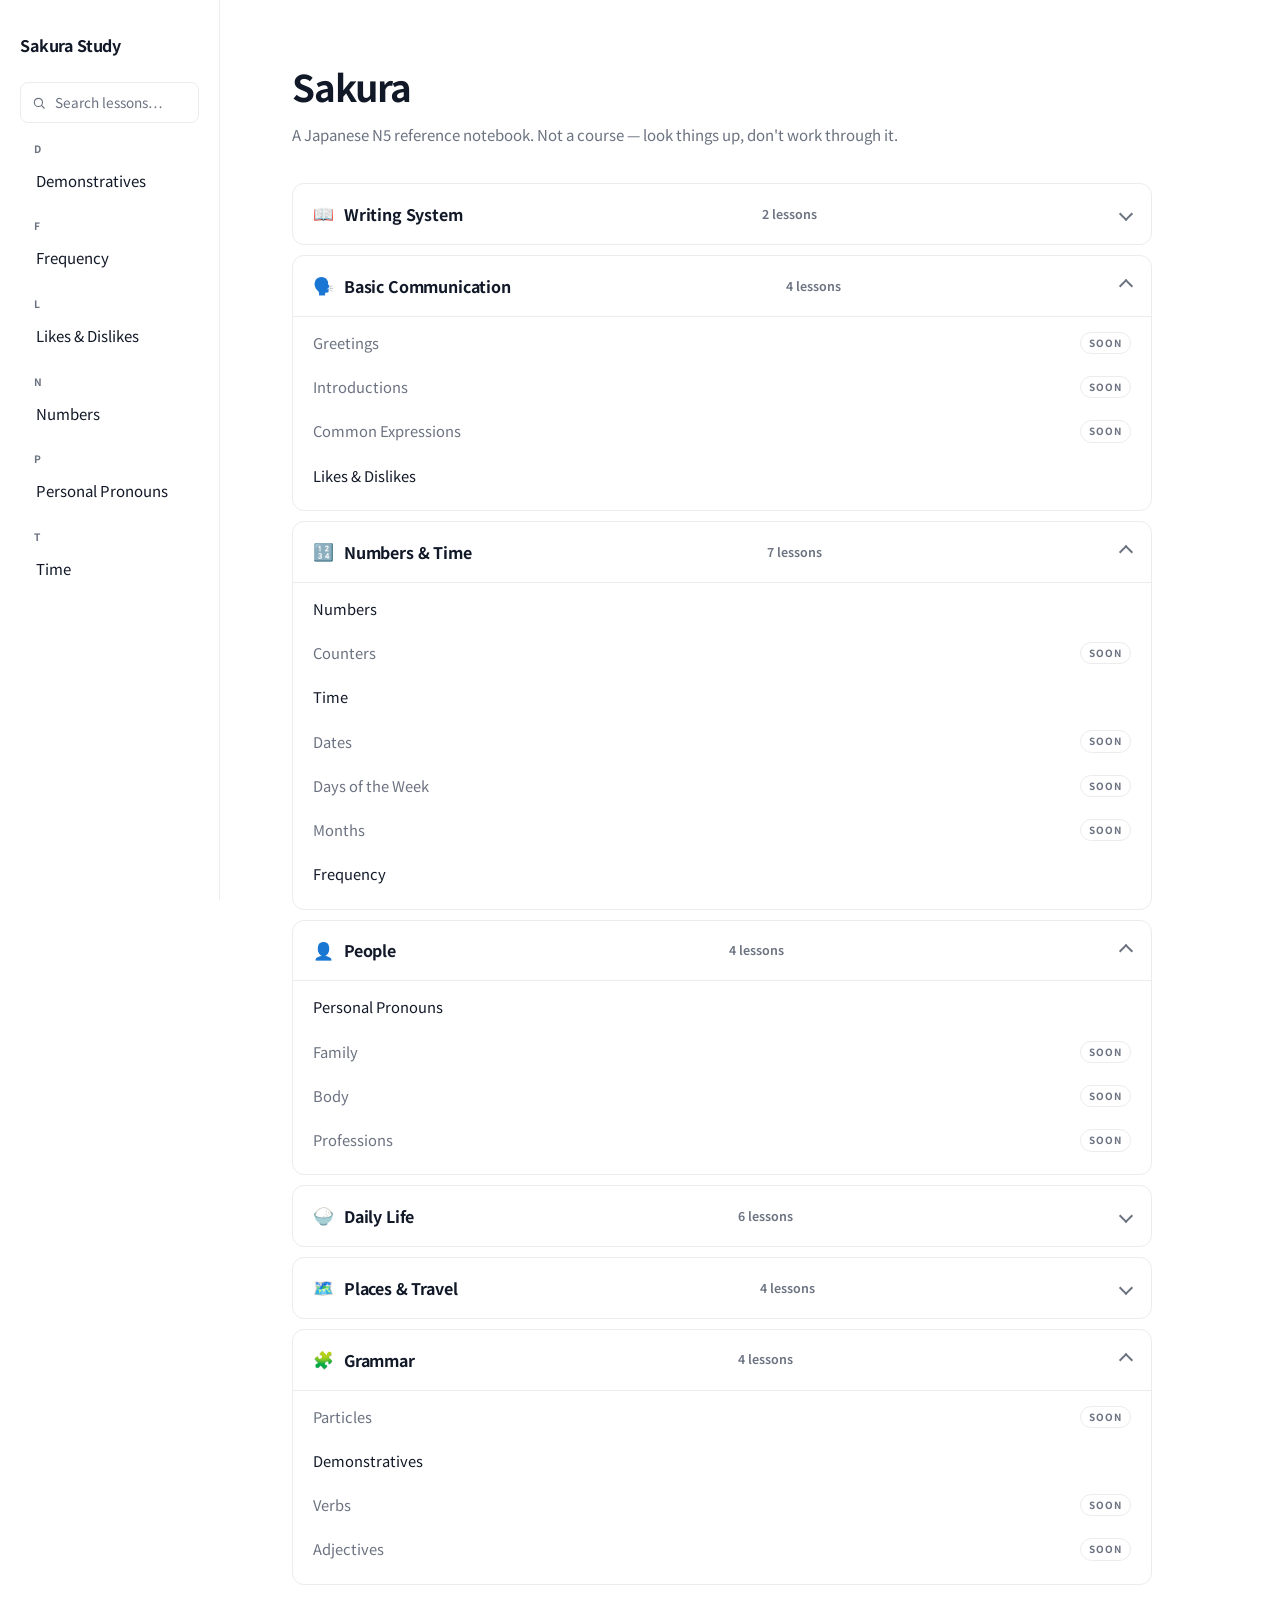
==== commit ef5115f7: "Add Likes & Dislikes lesson; remove Related Pages sitewide New lesson (pages/likes-dislikes.html) co" ====
--- a/index.html
+++ b/index.html
@@ -107,6 +107,10 @@
           <div class="menu-group">
             <span class="menu-letter">F</span>
             <a href="pages/frequency.html">Frequency</a>
+          </div>
+          <div class="menu-group">
+            <span class="menu-letter">L</span>
+            <a href="pages/likes-dislikes.html">Likes &amp; Dislikes</a>
           </div>
           <div class="menu-group">
             <span class="menu-letter">N</span>
@@ -159,15 +163,16 @@
               </div>
             </details>
 
-            <details class="category">
+            <details class="category" open>
               <summary class="category-summary">
                 <span class="category-name"><span class="category-icon" aria-hidden="true">🗣️</span>Basic Communication</span>
-                <span class="category-count">3 lessons</span>
+                <span class="category-count">4 lessons</span>
               </summary>
               <div class="category-items">
                 <span class="lesson-placeholder">Greetings<span class="soon-tag">Soon</span></span>
                 <span class="lesson-placeholder">Introductions<span class="soon-tag">Soon</span></span>
                 <span class="lesson-placeholder">Common Expressions<span class="soon-tag">Soon</span></span>
+                <a class="lesson-link" href="pages/likes-dislikes.html">Likes &amp; Dislikes</a>
               </div>
             </details>
 
--- a/assets/style.css
+++ b/assets/style.css
@@ -38,13 +38,13 @@
     --particle: #8a5e14;
 
     /* One muted, low-saturation accent for visual hierarchy only —
-       section headings (.page h2, Grammar Note's h3) and Related Pages
-       pills. A dusty steel-blue, deliberately darker/grayer than
+       section headings (.page h2, Grammar Note's h3) and the Overview
+       summary card. A dusty steel-blue, deliberately darker/grayer than
        --dialogue-a-text (#6b7bb0) so it doesn't get mistaken for that
        existing "speaker A" meaning when a heading sits near a dialogue
        card. -soft/-border are pale tints of the same hue for the
-       Overview summary card's fill and Related Pages' pill fill/border
-       — everything traces back to this one color, not a new palette. */
+       Overview card's fill/border — everything traces back to this one
+       color, not a new palette. */
     --heading-accent: #4a6b85;
     --heading-accent-soft: #f4f6f8;
     --heading-accent-border: #dbe1e7;
@@ -412,10 +412,9 @@
 
 /* Section headings only — never body text. One muted accent color
    (see --heading-accent) applied everywhere a section-level h2 appears
-   (toggle-section summaries, Related Pages) so hierarchy comes from
-   color as well as size/weight, without introducing per-section colors
-   that would start to look like a learning app instead of reference
-   documentation. */
+   (toggle-section summaries) so hierarchy comes from color as well as
+   size/weight, without introducing per-section colors that would start
+   to look like a learning app instead of reference documentation. */
 
 .page h2 {
     margin: 40px 0 16px;
@@ -980,6 +979,16 @@
     margin-top: 2px;
 }
 
+/* A ✗-marked wrong example, same red already used everywhere else on
+   the site for "exception/watch out" (tr.irregular) — not a new color,
+   just the same token reused for the same meaning in a new spot
+   (Likes & Dislikes' Common Mistake note). */
+.notes.incorrect .example,
+.notes.incorrect .example-jp,
+.notes.incorrect .example-en {
+    color: var(--red);
+}
+
 /*-----------------------------------------------*/
 /* DIALOGUE CARDS */
 /*-----------------------------------------------*/
@@ -1120,6 +1129,19 @@
     border-top: 1px solid var(--border);
 }
 
+/* Grammar Notes can also be its own top-level section made of several
+   stacked .grammar-note blocks (one per grammar point) instead of a
+   single note tacked onto a table — same component, just repeated. The
+   very first one in that stack has nothing above it but the section
+   heading, so the hairline rule that normally separates it from a
+   table above would just be a stray line under the heading; drop it
+   only there, same pattern as .page h2:first-of-type. */
+.grammar-note:first-child {
+    margin-top: 0;
+    padding-top: 0;
+    border-top: none;
+}
+
 .grammar-note h3 {
     margin: 0 0 12px;
 
@@ -1140,6 +1162,22 @@
 
 .grammar-note li + li {
     margin-top: 6px;
+}
+
+/* .notes (below) was built for a table cell, but the same JP/romaji/
+   English example styling is exactly what a Grammar Note's own worked
+   examples need — reused as-is in two new contexts instead of a new
+   component. Inside a Grammar Note it follows a <ul>, so it needs a
+   little more separation than .example-jp's own 6px top margin gives
+   alone; inside a Core Patterns card (see DIALOGUE CARDS below) the
+   card itself already constrains the width, so the 320px cap made for
+   a table cell would just waste space rather than aid readability. */
+.grammar-note .notes {
+    margin-top: 10px;
+}
+
+.dialogue-card .notes {
+    max-width: none;
 }
 
 /*-----------------------------------------------*/
@@ -1224,55 +1262,6 @@
 }
 
 /*-----------------------------------------------*/
-/* RELATED PAGES */
-/*-----------------------------------------------*/
-/* 2-4 manually-picked links to other lessons, deliberately not a
-   <details> — unlike the tables/Q&A above, this is a handful of links,
-   not material to collapse away. Pills share the same --heading-accent
-   as the section headings (not a neutral grey) so this reads as
-   integrated with the rest of the hierarchy system rather than another
-   generic nav control. */
-
-.related-pages {
-    margin: 40px 0 28px;
-    padding-top: 20px;
-
-    border-top: 1px solid var(--border);
-}
-
-.related-pages h2 {
-    margin: 0 0 14px;
-}
-
-.related-pages-list {
-    display: flex;
-    flex-wrap: wrap;
-    gap: 10px;
-}
-
-.related-pages-list a {
-    padding: 9px 16px;
-
-    border: 1px solid var(--heading-accent-border);
-    border-radius: var(--radius);
-
-    background: var(--heading-accent-soft);
-    color: var(--heading-accent);
-    text-decoration: none;
-
-    font-size: 0.85rem;
-    font-weight: 600;
-
-    transition: 0.15s;
-}
-
-.related-pages-list a:hover,
-.related-pages-list a:focus-visible {
-    background: var(--heading-accent-border);
-    outline: none;
-}
-
-/*-----------------------------------------------*/
 /* LESSON NAV (previous / next) */
 /*-----------------------------------------------*/
 /* Footer nav so studying can continue straight to the next lesson
@@ -1519,10 +1508,6 @@
 
     .message {
         max-width: 94%;
-    }
-
-    .related-pages-list a {
-        padding: 11px 16px;
     }
 }
 
@@ -1616,10 +1601,10 @@
     }
 
     /* Same reasoning again for the accent introduced for on-screen
-       hierarchy (section headings, the Overview card, Related Pages
-       pills) — a screen-only cue that would otherwise print as a flat
-       tint if "print backgrounds" happens to be on, so fall back to
-       plain black-on-white/bordered like everything else on paper. */
+       hierarchy (section headings, the Overview card) — a screen-only
+       cue that would otherwise print as a flat tint if "print
+       backgrounds" happens to be on, so fall back to plain
+       black-on-white/bordered like everything else on paper. */
     .page h2,
     .grammar-note h3 {
         color: #000;
@@ -1628,12 +1613,6 @@
     .lesson-overview {
         background: #fff !important;
         padding: 0;
-    }
-
-    .related-pages-list a {
-        background: #fff !important;
-        border: 1px solid #ccc;
-        color: #000;
     }
 
     /* Dialogue Cards' pastel speaker bubbles are a screen-only cue —
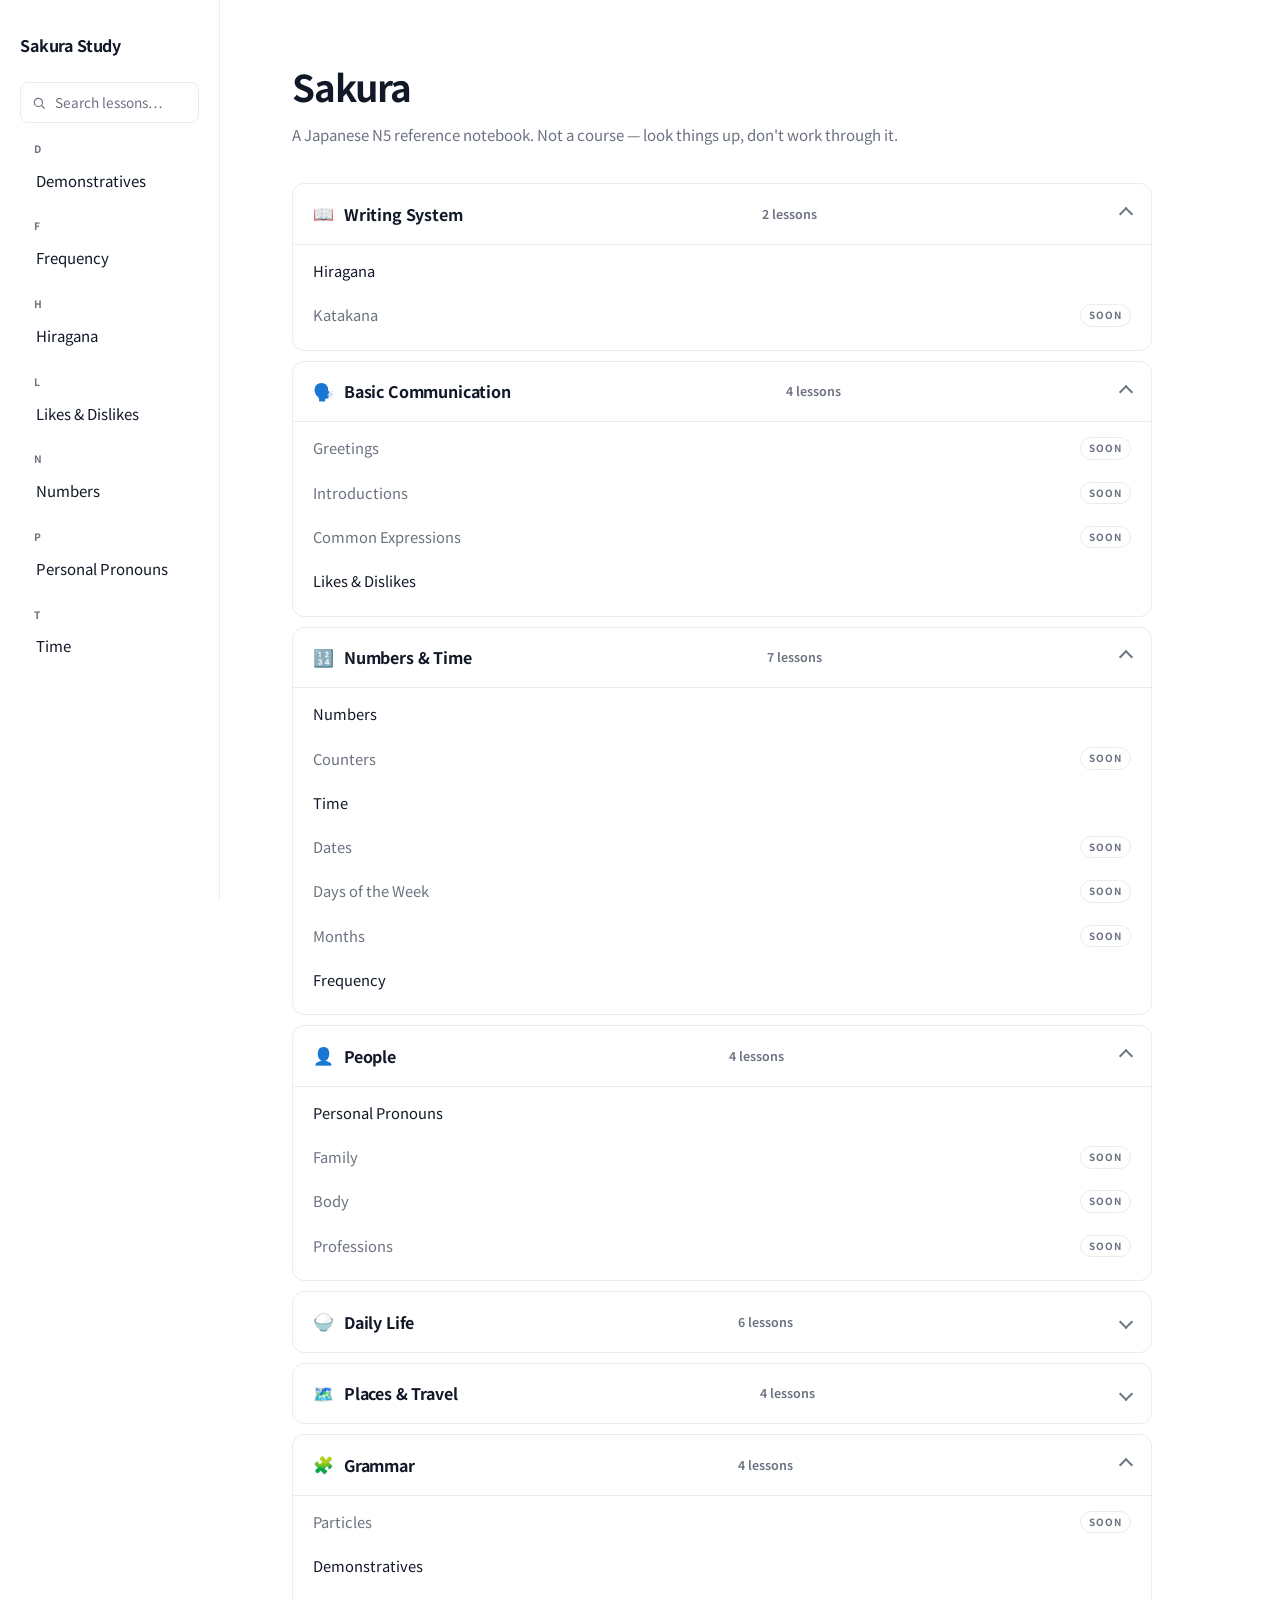
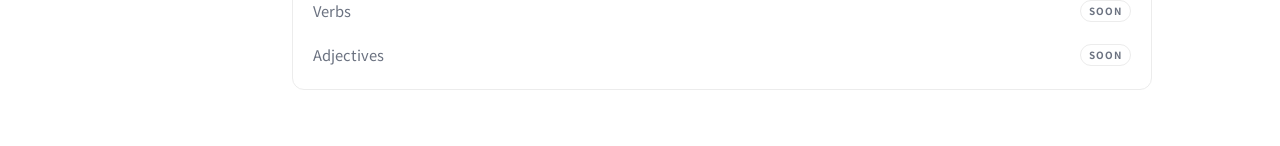
==== commit 36ad7946: "Add Hiragana lesson: complete chart + N5 vocabulary reference New lesson (pages/hiragana.html) cover" ====
--- a/index.html
+++ b/index.html
@@ -107,6 +107,10 @@
           <div class="menu-group">
             <span class="menu-letter">F</span>
             <a href="pages/frequency.html">Frequency</a>
+          </div>
+          <div class="menu-group">
+            <span class="menu-letter">H</span>
+            <a href="pages/hiragana.html">Hiragana</a>
           </div>
           <div class="menu-group">
             <span class="menu-letter">L</span>
@@ -152,13 +156,13 @@
 
           <div class="category-list">
 
-            <details class="category">
+            <details class="category" open>
               <summary class="category-summary">
                 <span class="category-name"><span class="category-icon" aria-hidden="true">📖</span>Writing System</span>
                 <span class="category-count">2 lessons</span>
               </summary>
               <div class="category-items">
-                <span class="lesson-placeholder">Hiragana<span class="soon-tag">Soon</span></span>
+                <a class="lesson-link" href="pages/hiragana.html">Hiragana</a>
                 <span class="lesson-placeholder">Katakana<span class="soon-tag">Soon</span></span>
               </div>
             </details>
--- a/assets/style.css
+++ b/assets/style.css
@@ -925,6 +925,17 @@
 .particle {
     color: var(--particle);
     font-weight: 600;
+}
+
+/* Marks a single hiragana inside an otherwise-plain vocabulary word —
+   Hiragana's Vocabulary Reference tables use this when the example
+   word doesn't start with the target character but contains it
+   further in (see hiragana.html). Reuses --heading-accent rather than
+   a new color, same reasoning as .particle reusing --particle: one
+   token, one meaning, everywhere it appears. */
+.kana-highlight {
+    color: var(--heading-accent);
+    font-weight: 700;
 }
 
 /*-----------------------------------------------*/
@@ -1606,7 +1617,8 @@
        backgrounds" happens to be on, so fall back to plain
        black-on-white/bordered like everything else on paper. */
     .page h2,
-    .grammar-note h3 {
+    .grammar-note h3,
+    .kana-highlight {
         color: #000;
     }
 
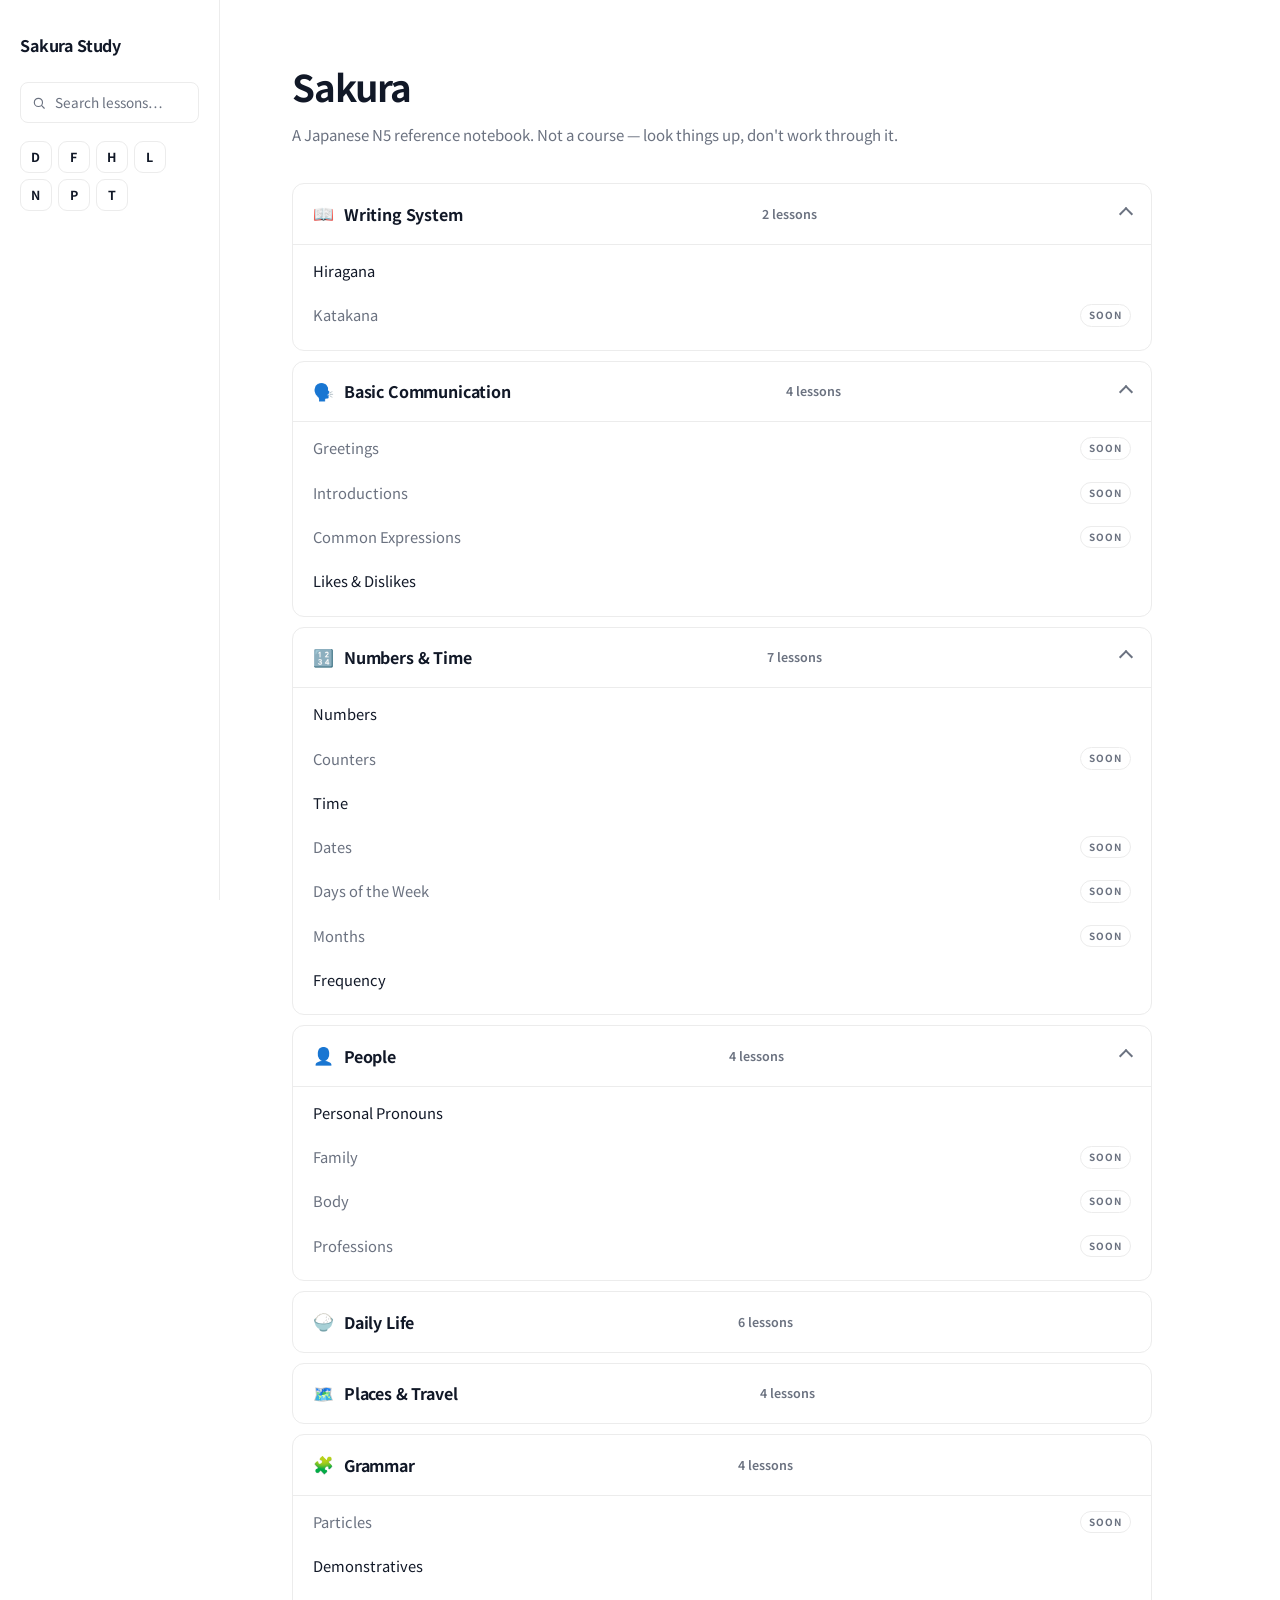
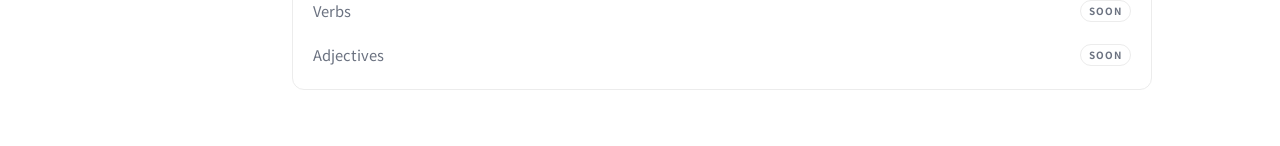
==== commit d127d12a: "hiragana page redesign redesigned the Hiragana page into a compact, textbook-style reference, plus a" ====
--- a/index.html
+++ b/index.html
@@ -6,6 +6,12 @@
 
     <title>Sakura Study</title>
     <meta name="description" content="A personal Japanese reference notebook — grammar, vocabulary, kanji, and more." />
+    <link rel="icon" type="image/svg+xml" href="assets/favicon.svg" />
+    <meta property="og:type" content="website" />
+    <meta property="og:title" content="Sakura Study" />
+    <meta property="og:description" content="A personal Japanese reference notebook — grammar, vocabulary, kanji, and more." />
+    <meta property="og:url" content="https://sakura.lauramaestuv.workers.dev/index.html" />
+    <meta name="twitter:card" content="summary" />
 
     <!-- ------------------------------------- -->
     <!-- FONT -->
@@ -29,8 +35,8 @@
          page — one shared template instead of a special case for the
          one page with nothing to sort. script.js's init functions each
          check for their table by id and no-op if it isn't there. -->
-    <script src="https://code.jquery.com/jquery-3.7.1.min.js"></script>
-    <script src="https://cdn.datatables.net/2.3.2/js/dataTables.min.js"></script>
+    <script src="https://code.jquery.com/jquery-3.7.1.min.js" integrity="sha384-1H217gwSVyLSIfaLxHbE7dRb3v4mYCKbpQvzx0cegeju1MVsGrX5xXxAvs/HgeFs" crossorigin="anonymous"></script>
+    <script src="https://cdn.datatables.net/2.3.2/js/dataTables.min.js" integrity="sha384-RZEqG156bBQSxYY9lwjUz/nKVkqYj/QNK9dEjjyJ/EVTO7ndWwk6ZWEkvaKdRm/U" crossorigin="anonymous"></script>
 
   </head>
 
@@ -68,12 +74,17 @@
         <!-- ------------------------------------- -->
         <!-- Flat and alphabetical, no category heading — every page on
              the site (regardless of folder) sorted by title into one
-             .menu-group per starting letter, the same organizing idea
-             as the home page's own .page-index below. To add a page:
-             drop the file in its folder, then add its <a> to the
-             matching (or a new) .menu-group here in alphabetical order
-             — the search script and layout both work off this flat
-             structure, no other markup changes needed.
+             .menu-letter-group per starting letter, the same organizing
+             idea as the home page's own .category-list below (grouped
+             by topic there instead of alphabetically). Each group is a
+             compact letter button plus a .menu-popover holding that
+             letter's lesson link(s) — see initLessonNav in
+             assets/script.js for the hover/click/keyboard behavior
+             that opens it. To add a page: drop the file in its folder,
+             then add its <a> to the matching (or a new) .menu-popover
+             here in alphabetical order — the search script and layout
+             both work off this flat structure, no other markup changes
+             needed.
 
              Links are relative, not root-absolute — this site has to keep
              working wherever it's hosted (root domain, a subpath, a
@@ -95,38 +106,54 @@
 
              Example, once /grammar/particles.html exists (P sorts
              between N and T, so it slots in as its own group there):
-             <div class="menu-group">
-               <span class="menu-letter">P</span>
-               <a href="grammar/particles.html">Particles</a>
+             <div class="menu-letter-group">
+               <button type="button" class="menu-letter-btn" aria-haspopup="true" aria-expanded="false">P</button>
+               <div class="menu-popover" role="menu">
+                 <a href="grammar/particles.html" role="menuitem">Particles</a>
+               </div>
              </div> -->
-        <nav class="menu" id="sidebarMenu">
-          <div class="menu-group">
-            <span class="menu-letter">D</span>
-            <a href="pages/demonstratives.html">Demonstratives</a>
-          </div>
-          <div class="menu-group">
-            <span class="menu-letter">F</span>
-            <a href="pages/frequency.html">Frequency</a>
-          </div>
-          <div class="menu-group">
-            <span class="menu-letter">H</span>
-            <a href="pages/hiragana.html">Hiragana</a>
-          </div>
-          <div class="menu-group">
-            <span class="menu-letter">L</span>
-            <a href="pages/likes-dislikes.html">Likes &amp; Dislikes</a>
-          </div>
-          <div class="menu-group">
-            <span class="menu-letter">N</span>
-            <a href="pages/numbers.html">Numbers</a>
-          </div>
-          <div class="menu-group">
-            <span class="menu-letter">P</span>
-            <a href="pages/pronouns.html">Personal Pronouns</a>
-          </div>
-          <div class="menu-group">
-            <span class="menu-letter">T</span>
-            <a href="pages/time.html">Time</a>
+        <nav class="menu" id="sidebarMenu" aria-label="Lessons">
+          <div class="menu-letter-group">
+            <button type="button" class="menu-letter-btn" aria-haspopup="true" aria-expanded="false">D</button>
+            <div class="menu-popover" role="menu">
+              <a href="pages/demonstratives.html" role="menuitem">Demonstratives</a>
+            </div>
+          </div>
+          <div class="menu-letter-group">
+            <button type="button" class="menu-letter-btn" aria-haspopup="true" aria-expanded="false">F</button>
+            <div class="menu-popover" role="menu">
+              <a href="pages/frequency.html" role="menuitem">Frequency</a>
+            </div>
+          </div>
+          <div class="menu-letter-group">
+            <button type="button" class="menu-letter-btn" aria-haspopup="true" aria-expanded="false">H</button>
+            <div class="menu-popover" role="menu">
+              <a href="pages/hiragana.html" role="menuitem">Hiragana</a>
+            </div>
+          </div>
+          <div class="menu-letter-group">
+            <button type="button" class="menu-letter-btn" aria-haspopup="true" aria-expanded="false">L</button>
+            <div class="menu-popover" role="menu">
+              <a href="pages/likes-dislikes.html" role="menuitem">Likes &amp; Dislikes</a>
+            </div>
+          </div>
+          <div class="menu-letter-group">
+            <button type="button" class="menu-letter-btn" aria-haspopup="true" aria-expanded="false">N</button>
+            <div class="menu-popover" role="menu">
+              <a href="pages/numbers.html" role="menuitem">Numbers</a>
+            </div>
+          </div>
+          <div class="menu-letter-group">
+            <button type="button" class="menu-letter-btn" aria-haspopup="true" aria-expanded="false">P</button>
+            <div class="menu-popover" role="menu">
+              <a href="pages/pronouns.html" role="menuitem">Personal Pronouns</a>
+            </div>
+          </div>
+          <div class="menu-letter-group">
+            <button type="button" class="menu-letter-btn" aria-haspopup="true" aria-expanded="false">T</button>
+            <div class="menu-popover" role="menu">
+              <a href="pages/time.html" role="menuitem">Time</a>
+            </div>
           </div>
         </nav>
       </aside>
--- a/assets/style.css
+++ b/assets/style.css
@@ -1,3 +1,5 @@
+@charset "UTF-8";
+
 /* ==========================================================
    Sakura Study
    Minimal Design System
@@ -17,8 +19,6 @@
     --hover: #f8f8f8;
 
     --red: #b85c5c;
-    --red-bg: #fdf4f4;
-    --red-border: #e5d0d0;
 
     /* Speaker A vs. speaker B in Dialogue Cards — pastel and muted like
        the rest of the palette, but distinct enough hues (blue vs.
@@ -73,6 +73,16 @@
 
 html {
     scroll-behavior: smooth;
+
+    /* Belt-and-suspenders: nothing on the page is meant to scroll
+       horizontally at the document level — wide content (tables, the
+       kana grid) scrolls inside its own overflow-x: auto container
+       instead (see .kana-grid-scroll, .toggle-body). A stray
+       absolutely-positioned element that's off-screen but not
+       display: none (e.g. a closed .menu-popover — visibility: hidden
+       still occupies layout space) can otherwise force the whole page
+       to scroll sideways to reach nothing. */
+    overflow-x: hidden;
 }
 
 body {
@@ -113,6 +123,26 @@
 }
 
 /*-----------------------------------------------*/
+/* SCREEN-READER ONLY */
+/*-----------------------------------------------*/
+/* Standard visually-hidden pattern — content stays in the accessibility
+   tree (announced by a screen reader) but takes up no visual space and
+   never clips into a scrollbar the way a plain overflow:hidden + 1px
+   box can on some browsers. Used for table captions that would just
+   repeat a heading already on screen. */
+
+.sr-only {
+    position: absolute;
+
+    width: 1px;
+    height: 1px;
+    overflow: hidden;
+
+    clip: rect(0, 0, 0, 0);
+    white-space: nowrap;
+}
+
+/*-----------------------------------------------*/
 /* FOCUS */
 /*-----------------------------------------------*/
 
@@ -122,7 +152,7 @@
    to work with; this covers everything else. */
 
 .sidebar-brand:focus-visible,
-.menu a:focus-visible,
+.menu-popover a:focus-visible,
 table.dataTable thead th.dt-orderable-asc:focus-visible,
 table.dataTable thead th.dt-orderable-desc:focus-visible {
     outline: 2px solid var(--text);
@@ -164,7 +194,7 @@
 
     padding: 32px 20px;
 
-    background: #fff;
+    background: var(--bg);
     border-right: 1px solid var(--border);
 
     /* Thin, quiet scrollbar for the sidebar's own scroll region — visible
@@ -225,7 +255,7 @@
     border: 1px solid var(--border);
     border-radius: 8px;
 
-    background-color: #fff;
+    background-color: var(--bg);
     background-image: var(--icon-search);
     background-repeat: no-repeat;
     background-position: 11px center;
@@ -252,7 +282,10 @@
 /* Documentation-style results dropdown, floated below the search box
    instead of pushing page content — see initGlobalSearch (script.js)
    and assets/search-index.js (the content it searches, one entry per
-   table row / dialogue card / grammar note across every lesson). */
+   table row / dialogue message / grammar-note bullet across every
+   lesson, split into Japanese/reading/romaji/English fields). Capped
+   to an initial 8 cards (see .search-results-more) so a broad query
+   stays scannable instead of dumping dozens of results at once. */
 
 .search-results {
     position: absolute;
@@ -261,21 +294,42 @@
     right: 0;
     z-index: 20;
 
-    max-height: 360px;
+    max-height: 440px;
     overflow-y: auto;
 
-    background: #fff;
+    display: flex;
+    flex-direction: column;
+    gap: 4px;
+
+    background: var(--bg);
     border: 1px solid var(--border);
     border-radius: 10px;
     box-shadow: 0 8px 24px rgba(17, 24, 39, 0.1);
 
-    padding: 6px;
-}
+    padding: 8px;
+}
+
+/* script.js closes the dropdown by setting the native [hidden]
+   attribute, but an author display: flex beats the UA stylesheet's
+   [hidden] { display: none } no matter the specificity — without this
+   the empty, bordered, shadowed box renders under the search input on
+   every page load, before any search has been typed. */
+.search-results[hidden] {
+    display: none;
+}
+
+/* Each result is a compact card, not a dense list row — lesson name,
+   section name and snippet each get their own line so the typography
+   hierarchy below (.search-result-lesson/-section/-snippet) actually
+   reads as hierarchy instead of three same-weight lines running
+   together. */
 
 .search-result {
-    display: block;
-
-    padding: 8px 10px;
+    display: flex;
+    flex-direction: column;
+    gap: 2px;
+
+    padding: 10px 12px;
 
     border-radius: 8px;
 
@@ -284,30 +338,43 @@
 }
 
 .search-result:hover,
-.search-result:focus-visible {
+.search-result:focus-visible,
+.search-result[aria-selected="true"] {
     background: var(--hover);
     outline: none;
 }
 
-.search-result + .search-result {
-    margin-top: 2px;
-}
-
-.search-result-meta {
-    display: block;
-    margin-bottom: 3px;
-
-    color: var(--muted);
-    font-size: 0.68rem;
+/* Largest, boldest line in the card — same size/weight as a page's own
+   section headings (.page h2) so a result reads with exactly as much
+   authority as the heading it's linking to, in the site's primary text
+   colour rather than an accent, since this is the answer to "which
+   lesson" and needs to dominate the card. */
+
+.search-result-lesson {
+    color: var(--text);
+    font-size: 1.2rem;
     font-weight: 700;
-    letter-spacing: 0.08em;
-    text-transform: uppercase;
+    letter-spacing: -0.01em;
+}
+
+/* One step down in size and weight, in the same muted steel-blue every
+   other section-level heading on the site already uses — enough
+   distinction from the lesson name above that the eye never confuses
+   "which lesson" with "which part of it". */
+
+.search-result-section {
+    color: var(--heading-accent);
+    font-size: 0.78rem;
+    font-weight: 600;
 }
 
 .search-result-snippet {
     display: -webkit-box;
     overflow: hidden;
 
+    margin-top: 2px;
+
+    color: var(--muted);
     font-size: 0.85rem;
     line-height: 1.4;
 
@@ -315,66 +382,178 @@
     -webkit-box-orient: vertical;
 }
 
-.search-result-snippet mark {
+.search-result-snippet .search-mark {
+    color: var(--text);
+}
+
+/* Trailing row in the dropdown once there are more matches than the
+   initial 8 — a plain button, not another card, so it never gets
+   mistaken for a result of its own. Clicking it re-renders the same
+   already-ranked match list in full; it never re-runs the search. */
+
+.search-results-more {
+    display: block;
+    width: 100%;
+
+    margin-top: 2px;
+    padding: 10px 12px;
+
     background: none;
+    border: none;
+    border-radius: 8px;
+
+    color: var(--muted);
+    font: inherit;
+    font-size: 0.82rem;
+    font-weight: 600;
+    text-align: center;
+    cursor: pointer;
+}
+
+.search-results-more:hover,
+.search-results-more:focus-visible,
+.search-results-more[aria-selected="true"] {
+    background: var(--hover);
     color: var(--text);
-    font-weight: 700;
+    outline: none;
 }
 
 .search-results-empty {
-    padding: 10px;
+    padding: 10px 12px;
 
     color: var(--muted);
     font-size: 0.85rem;
 }
 
-/* Flat and alphabetical, no category heading — one .menu-group per
-   letter, each holding that letter's page link(s). Mirrors the home
-   page's own .page-index (same data, different context), so the site
-   has exactly one organizing idea for "all the pages" instead of two. */
+/* Flat and alphabetical, no category heading — one .menu-letter-group
+   per starting letter, each a compact button that reveals that
+   letter's page link(s) in a popover instead of spelling every lesson
+   name out inline. Mirrors the home page's own .page-index (same
+   data, different context), so the site has exactly one organizing
+   idea for "all the pages" instead of two. A row that wraps, not a
+   tall column, so the whole nav stays a couple of lines regardless of
+   viewport width — see initLessonNav (script.js) for the hover/click/
+   keyboard interaction that opens each popover. */
 
 .menu {
     display: flex;
-    flex-direction: column;
-    gap: 16px;
-}
-
-.menu-group {
+    flex-wrap: wrap;
+    gap: 6px;
+}
+
+.menu-letter-group {
+    position: relative;
+}
+
+.menu-letter-btn {
+    display: flex;
+    align-items: center;
+    justify-content: center;
+
+    width: 32px;
+    height: 32px;
+    padding: 0;
+
+    background: none;
+    border: 1px solid var(--border);
+    border-radius: 9px;
+
+    color: var(--text);
+    font: inherit;
+    font-size: 0.78rem;
+    font-weight: 700;
+    letter-spacing: 0.02em;
+
+    cursor: pointer;
+    transition: background-color 0.15s, border-color 0.15s, color 0.15s;
+}
+
+.menu-letter-btn:hover,
+.menu-letter-btn[aria-expanded="true"] {
+    background: var(--hover);
+    border-color: #d1d5db;
+}
+
+.menu-letter-btn:focus-visible {
+    outline: 2px solid var(--text);
+    outline-offset: 2px;
+}
+
+/* Current page's letter stays visibly marked even while its popover
+   is closed — the one piece of the old always-expanded nav that can't
+   be deferred to a hover/click reveal. */
+.menu-letter-btn.active {
+    background: var(--text);
+    border-color: var(--text);
+    color: #fff;
+}
+
+.menu-letter-btn.active:hover,
+.menu-letter-btn.active[aria-expanded="true"] {
+    background: #000;
+    border-color: #000;
+}
+
+/* Hidden via opacity/visibility rather than [hidden]/display so the
+   open state can fade smoothly — and, just as important, so a
+   *closed* popover's links stay outside the tab order and un-hoverable
+   automatically (visibility: hidden removes both), with no manual
+   tabindex bookkeeping in script.js. Closing is deferred to the end of
+   the transition (default UA behavior for a visibility transition
+   paired with another property) so a keyboard user tabbing out mid-
+   fade doesn't lose the link they were just on. */
+
+.menu-popover {
+    position: absolute;
+    top: calc(100% + 6px);
+    left: 0;
+    z-index: 30;
+
+    min-width: 188px;
+
     display: flex;
     flex-direction: column;
-}
-
-.menu-letter {
-    margin: 0 0 2px 14px;
-
-    color: var(--muted);
-
-    font-size: 0.64rem;
-    font-weight: 700;
-    letter-spacing: 0.14em;
-    text-transform: uppercase;
-}
-
-.menu a {
-    display: block;
-
-    padding: 9px 0 9px 14px;
+    gap: 2px;
+
+    padding: 6px;
+
+    background: var(--bg);
+    border: 1px solid var(--border);
+    border-radius: 10px;
+    box-shadow: 0 10px 28px rgba(17, 24, 39, 0.12);
+
+    visibility: hidden;
+    opacity: 0;
+    transform: translateY(-4px);
+
+    transition: opacity 0.15s ease, transform 0.15s ease, visibility 0.15s ease;
+}
+
+.menu-popover.is-open {
+    visibility: visible;
+    opacity: 1;
+    transform: translateY(0);
+}
+
+.menu-popover a {
+    padding: 8px 10px;
+
+    border-radius: 7px;
 
     color: var(--text);
     text-decoration: none;
 
-    border-left: 2px solid transparent;
-
-    transition: 0.15s;
-}
-
-.menu a:hover {
-    color: #000;
-}
-
-.menu a.active {
-    font-weight: 600;
-    border-left-color: var(--accent);
+    font-size: 0.87rem;
+}
+
+.menu-popover a:hover,
+.menu-popover a:focus-visible {
+    background: var(--hover);
+    outline: none;
+}
+
+.menu-popover a.active {
+    font-weight: 700;
 }
 
 /*-----------------------------------------------*/
@@ -596,7 +775,7 @@
     border: 1px solid var(--border);
     border-radius: 10px;
 
-    background-color: #fff;
+    background-color: var(--bg);
     background-image: var(--icon-search);
     background-repeat: no-repeat;
     background-position: 14px center;
@@ -724,29 +903,18 @@
     border-color: var(--text);
 }
 
+/* .toggle-section's own overflow: hidden (there to clip the card's
+   rounded corners) also clips anything inside it that's wider than the
+   card — a reference table narrower than its content simply lost its
+   right-hand columns, with no way to reach them, on any viewport where
+   .content got narrow enough (phones, but also a ~950px desktop window,
+   above the 900px breakpoint). Scroll the body instead of clipping it;
+   auto means nothing changes at widths where the table already fits. */
+
 .toggle-body {
     padding: 0 24px 24px;
-}
-
-/*-----------------------------------------------*/
-/* TAG */
-/*-----------------------------------------------*/
-
-.tag {
-    display: inline-block;
-
-    padding: 3px 9px;
-
-    border: 1px solid var(--red-border);
-    border-radius: var(--radius);
-
-    background: var(--red-bg);
-    color: var(--red);
-
-    font-size: 0.68rem;
-    font-weight: 700;
-    letter-spacing: 0.12em;
-    text-transform: uppercase;
+
+    overflow-x: auto;
 }
 
 /*-----------------------------------------------*/
@@ -768,7 +936,7 @@
 
     text-align: left;
 
-    background: #fff;
+    background: var(--bg);
     color: var(--muted);
 
     font-size: 0.72rem;
@@ -788,7 +956,7 @@
 }
 
 tbody tr {
-    transition: background-color 0.12s;
+    transition: background-color 0.15s;
 }
 
 tbody tr:last-child td {
@@ -858,11 +1026,32 @@
     text-align: left;
 }
 
+/* Reading stacked above the base and left-aligned with it, via a
+   two-row grid (rt is order: 1, the kanji order: 2) rather than native
+   ruby layout.
+
+   baseline-source is what makes okurigana written outside the <ruby>
+   sit correctly — cells like
+   <ruby><span class="kanji">食</span><rt>た</rt></ruby>べる (食べる,
+   好き, 走る, 続く, 脱ぐ, 飲む, 読む, 難しい in hiragana.html's
+   vocabulary tables). An inline-grid aligns to its FIRST row's
+   baseline, which here is the furigana row, so that trailing "べる"
+   was being set on the furigana line next to the reading instead of on
+   the base line next to the kanji. "last" points the box at its final
+   row — the kanji — so following text lands on the kanji's own
+   baseline (measured: within 0.1px). Browsers without the property
+   (Chrome <111, Safari <16.4, Firefox <115) simply keep the old
+   behavior; nothing else regresses. Cells whose whole word sits inside
+   the <ruby> are unaffected apart from the ruby sitting a few px
+   higher in its row. */
+
 .jp ruby {
     display: inline-grid;
     grid-template-rows: auto auto;
     justify-items: start;
     align-items: center;
+
+    baseline-source: last;
 }
 
 .jp .kanji {
@@ -1025,7 +1214,7 @@
     border: 1px solid var(--border);
     border-radius: var(--radius);
 
-    background: #fff;
+    background: var(--bg);
 }
 
 .dialogue-title {
@@ -1192,16 +1381,252 @@
 }
 
 /*-----------------------------------------------*/
-/* DISPLAY TOGGLES (Furigana / Romaji / English) */
-/*-----------------------------------------------*/
-/* Three checkboxes, on by default, persisted per-browser in
-   localStorage by initDisplayToggles (script.js) — unchecking one
-   adds a body.hide-* class that this stylesheet reads everywhere that
-   layer appears (table cells, dialogue lines, notes examples).
-   visibility: hidden rather than display: none throughout, on purpose
-   — the whole point is that hiding a layer must not reflow the table
-   or collapse the vertical rhythm of a dialogue card; a blank cell or
-   blank line in its place does that. */
+/* KANA GRID (Hiragana's chart tables) */
+/*-----------------------------------------------*/
+/* A real <table> laid out as a consonant-by-vowel matrix — <th
+   scope="col"> across the top, <th scope="row"> down the left, one
+   <td> per mora — rather than the old flat "one row per character"
+   list. Sorting a fixed gojūon chart has no meaning, so these never
+   get .ref-table/initReferenceTables (no DataTables); the page's own
+   #pageSearch instead dims non-matching cells in place (see
+   initPageSearch, script.js) so the grid's shape never breaks apart
+   mid-search the way hiding whole rows would. table-layout: fixed plus
+   an explicit column width keeps every vowel column the same width
+   regardless of which character happens to be widest. */
+
+.kana-grid-scroll {
+    overflow-x: auto;
+}
+
+table.kana-grid {
+    width: 100%;
+    table-layout: fixed;
+
+    border: 1px solid var(--border);
+    border-radius: var(--radius);
+    border-collapse: separate;
+    border-spacing: 0;
+
+    overflow: hidden;
+}
+
+table.kana-grid th,
+table.kana-grid td {
+    border-bottom: 1px solid var(--border);
+    border-right: 1px solid var(--border);
+}
+
+table.kana-grid tr > :last-child {
+    border-right: none;
+}
+
+table.kana-grid tr:last-child > * {
+    border-bottom: none;
+}
+
+table.kana-grid th[scope="col"] {
+    width: 66px;
+    padding: 10px 4px;
+
+    background: var(--bg);
+    color: var(--muted);
+
+    font-size: 0.72rem;
+    font-weight: 700;
+    letter-spacing: 0.06em;
+    text-align: center;
+}
+
+table.kana-grid th[scope="row"] {
+    width: 40px;
+    padding: 10px 4px;
+
+    background: var(--heading-accent-soft);
+    color: var(--heading-accent);
+
+    font-size: 0.76rem;
+    font-weight: 700;
+    text-align: center;
+}
+
+table.kana-grid .kana-corner {
+    background: var(--bg);
+}
+
+td.kana-cell {
+    padding: 10px 4px;
+
+    text-align: center;
+    vertical-align: middle;
+
+    transition: background-color 0.15s;
+}
+
+td.kana-cell:hover {
+    background: var(--hover);
+}
+
+/* Overrides .jp's own list-table sizing (width: 170px, left-aligned) —
+   applied together with .jp on the same <td> so the ruby/furigana
+   stacking rules in JAPANESE above still apply for free, just
+   recentered and unconstrained in width for a compact grid cell. */
+td.kana-cell.jp {
+    width: auto;
+    text-align: center;
+}
+
+td.kana-cell.jp ruby {
+    justify-items: center;
+}
+
+td.kana-cell .kanji {
+    font-size: 1.15rem;
+}
+
+td.kana-cell .romaji {
+    display: block;
+    margin-top: 2px;
+
+    font-size: 0.7rem;
+}
+
+/* A combination that doesn't exist (きぃ, わぇ…) — left blank rather
+   than removed, so the grid's shape stays intact and a learner can see
+   at a glance which sounds simply aren't part of the language instead
+   of wondering whether the chart is missing something. */
+td.kana-empty {
+    background-image: repeating-linear-gradient(
+        135deg,
+        transparent,
+        transparent 5px,
+        var(--border) 5px,
+        var(--border) 6px
+    );
+}
+
+/* Search dims rather than hides a non-matching cell (see
+   initPageSearch, script.js) — hiding would tear holes in a fixed
+   consonant/vowel grid, where every cell's position carries meaning. */
+td.kana-cell.search-dim {
+    opacity: 0.25;
+}
+
+/* ん sits outside the whole vowel grid (no row or column of its own),
+   so it's called out as its own small line under the table instead of
+   forced into a cell that would misrepresent it. */
+.kana-grid-note {
+    margin-top: 14px;
+
+    color: var(--muted);
+    font-size: 0.85rem;
+}
+
+.kana-grid-note .kanji {
+    margin-right: 6px;
+
+    color: var(--text);
+    font-size: 1.05rem;
+    font-weight: 500;
+}
+
+.kana-grid-note .romaji {
+    color: var(--muted);
+}
+
+.kana-grid-note a {
+    color: var(--heading-accent);
+}
+
+/* One heading + one grid (or one small table), repeated for Dakuten /
+   Handakuten / Yōon / Small っ / Long Vowels inside Advanced Hiragana
+   and its matching vocabulary section — kept as subsections of one
+   <details> rather than split into their own cards, so "Advanced
+   Hiragana" reads as one cohesive chart with clear internal labels,
+   not four unrelated tables glued together. */
+
+.kana-subsection + .kana-subsection {
+    margin-top: 32px;
+    padding-top: 28px;
+
+    border-top: 1px solid var(--border);
+}
+
+.kana-subsection h3 {
+    margin: 0 0 14px;
+
+    color: var(--heading-accent);
+
+    font-size: 0.98rem;
+    font-weight: 700;
+    letter-spacing: -0.005em;
+}
+
+.kana-subsection p {
+    margin: -4px 0 14px;
+
+    color: var(--muted);
+    font-size: 0.88rem;
+}
+
+/*-----------------------------------------------*/
+/* COMPARISON PILLS (Notes) */
+/*-----------------------------------------------*/
+/* Replaces dense inline chains like "か → が (ka → ga), さ → ざ (sa →
+   za)…" with one small pill per pair — same information, laid out so
+   each comparison is its own scannable unit instead of a sentence a
+   reader has to parse character by character. */
+
+.compare-pills {
+    display: flex;
+    flex-wrap: wrap;
+    gap: 8px;
+
+    margin-top: 12px;
+}
+
+.compare-pill {
+    display: inline-flex;
+    align-items: baseline;
+    gap: 7px;
+
+    padding: 7px 14px;
+
+    background: var(--heading-accent-soft);
+    border: 1px solid var(--heading-accent-border);
+    border-radius: 999px;
+}
+
+.compare-pill .compare-from,
+.compare-pill .compare-to {
+    color: var(--text);
+    font-size: 1.05rem;
+    font-weight: 500;
+}
+
+.compare-pill .compare-arrow {
+    color: var(--heading-accent);
+    font-size: 0.75rem;
+}
+
+.compare-pill .compare-romaji {
+    color: var(--muted);
+    font-family: system-ui, -apple-system, "Helvetica Neue", Arial, sans-serif;
+    font-size: 0.75rem;
+}
+
+/*-----------------------------------------------*/
+/* DISPLAY TOGGLES (Japanese / Furigana / Romaji / English) */
+/*-----------------------------------------------*/
+/* Four checkboxes, on by default, persisted per-browser in localStorage
+   by initDisplayToggles (script.js) — unchecking one adds a
+   body.hide-* class that this stylesheet reads everywhere that layer
+   appears (table cells, dialogue lines, notes examples). visibility:
+   hidden rather than display: none throughout, on purpose — the whole
+   point is that hiding a layer must not reflow the table or collapse
+   the vertical rhythm of a dialogue card; a blank cell or blank line
+   in its place does that. Hiding Japanese takes its furigana with it
+   (an <rt> reading floating with no base above it reads as a bug, not
+   a feature) — everything else stays independent of everything else. */
 
 .display-toggles {
     display: flex;
@@ -1234,11 +1659,18 @@
     cursor: pointer;
 }
 
+body.hide-japanese .jp .kanji,
+body.hide-japanese .jp rt,
+body.hide-japanese .message-jp,
+body.hide-japanese .notes .example-jp {
+    visibility: hidden;
+}
+
 body.hide-furigana rt {
     visibility: hidden;
 }
 
-body.hide-romaji td.romaji,
+body.hide-romaji .romaji,
 body.hide-romaji th.col-romaji,
 body.hide-romaji .message-romaji,
 body.hide-romaji .notes .example {
@@ -1255,21 +1687,45 @@
 /*-----------------------------------------------*/
 /* SEARCH RESULT HIGHLIGHT */
 /*-----------------------------------------------*/
-/* Landing on a page from a search result (initSearchHighlight in
-   script.js) tints whichever row/card/note matched — the same pale
-   "find in page" yellow browsers use, so the convention is already
-   familiar. Stays lit (no fade timer) until the next click or
-   keypress, since the whole point is to still be visible by the time
-   you've actually found and read the match. */
-
-/* tbody tr.search-highlight, not just .search-highlight, so this
-   outranks tbody tr:nth-child(even)'s zebra-stripe background — same
-   specificity, but a selector this specific has to be spelled out to
-   win the tie rather than relying on source order alone. */
-.search-highlight,
-tbody tr.search-highlight {
+/* One highlight style shared by two places: the <mark> wrapped around
+   a snippet's matching term in the results dropdown (see
+   .search-result-snippet above), and the same class markMatch
+   (script.js) wraps around the matched term after landing on a page
+   from a search result. Pale "find in page" yellow, rounded, small
+   horizontal padding only (no vertical padding, so a highlighted word
+   never nudges its own line's height) — box-decoration-break keeps
+   that same pill shape intact even if the match happens to wrap
+   across a line. */
+
+.search-mark {
     background-color: #fef9c3;
-    transition: background-color 0.2s ease-out;
+    border-radius: 4px;
+    padding: 0 3px;
+
+    box-decoration-break: clone;
+    -webkit-box-decoration-break: clone;
+
+    transition: background-color 0.3s ease-out;
+}
+
+/* Added ~4.5s after landing (see fadeThenUnwrap in script.js), then
+   the <mark> itself is unwrapped once the transition finishes — long
+   enough to catch the eye without lingering as permanent page
+   furniture once you've read it. */
+.search-mark--fade {
+    background-color: transparent;
+}
+
+/* Fallback for the rare match that can't be isolated to a single text
+   node (see markMatch in script.js) — tints the whole row/card instead
+   of highlighting nothing. Same colour, same fade, just applied to a
+   bigger box. tbody tr.search-highlight-fallback outranks
+   tbody tr:nth-child(even)'s zebra-stripe at equal specificity only
+   because it's spelled out to match it, not by source order alone. */
+.search-highlight-fallback,
+tbody tr.search-highlight-fallback {
+    background-color: #fef9c3;
+    transition: background-color 0.3s ease-out;
 }
 
 /*-----------------------------------------------*/
@@ -1448,13 +1904,6 @@
         margin-bottom: 0;
     }
 
-    .menu {
-        flex-direction: row;
-        flex-wrap: wrap;
-        align-items: flex-start;
-        gap: 6px 22px;
-    }
-
     .content {
         padding: 28px;
     }
@@ -1468,11 +1917,16 @@
     }
 
     /* Larger touch targets once the pointer is (most likely) a finger
-       rather than a mouse — the same links/rows, just roomier padding
-       so tapping the right one doesn't require precision. */
-
-    .menu a {
-        padding: 12px 0 12px 14px;
+       rather than a mouse — the same buttons/links, just roomier
+       padding so tapping the right one doesn't require precision. */
+
+    .menu-letter-btn {
+        width: 36px;
+        height: 36px;
+    }
+
+    .menu-popover a {
+        padding: 12px 10px;
     }
 
     .table-nav a,
@@ -1509,6 +1963,16 @@
         padding: 22px 18px;
     }
 
+    /* The grid's 300px minimum track is wider than the space left
+       inside .toggle-body on a ~375px phone, so every card overflowed
+       its own column (and got clipped by .toggle-section's
+       overflow: hidden). One column below this breakpoint is what
+       auto-fill already resolves to at every width down here anyway —
+       only now the card fits the column instead of overhanging it. */
+    .dialogue-grid {
+        grid-template-columns: 1fr;
+    }
+
     .dialogue-card {
         padding: 18px;
     }
@@ -1519,6 +1983,28 @@
 
     .message {
         max-width: 94%;
+    }
+
+    /* Trims .toggle-body's own padding and each kana-grid column just
+       enough that the full-width Basic Hiragana/Dakuten grid (row
+       header + 5 vowel columns) fits a ~375px phone without triggering
+       .kana-grid-scroll's overflow — the narrower Yōon/Small っ grids
+       (3-4 columns) already fit at the default width and are
+       unaffected. */
+    .toggle-body {
+        padding: 0 16px 16px;
+    }
+
+    table.kana-grid th[scope="col"] {
+        width: 50px;
+    }
+
+    table.kana-grid th[scope="row"] {
+        width: 32px;
+    }
+
+    td.kana-cell .kanji {
+        font-size: 1.05rem;
     }
 }
 
@@ -1551,21 +2037,43 @@
 
     /* A closed <details> hides its content via the UA stylesheet even
        when printed — force it open on paper so a collapsed toggle
-       doesn't silently drop a table from the printout. */
-    .toggle-section summary::after {
+       doesn't silently drop a table from the printout. The home page's
+       category cards are the same native <details> pattern and need the
+       same treatment, or a collapsed category prints as a bare heading
+       with its lessons missing. */
+    .toggle-section summary::after,
+    .category-summary::after {
         display: none;
     }
 
-    .toggle-section .toggle-body {
+    .toggle-section .toggle-body,
+    .category .category-items {
         display: block !important;
+    }
+
+    /* display on the child only covers browsers that hide a closed
+       <details> with display: none. Current Chrome instead hides it
+       through the ::details-content pseudo-element
+       (content-visibility: hidden), which the rule above cannot reach,
+       so collapsed sections were still dropping out of the printout.
+       Kept as its own rule: browsers that don't know the pseudo drop
+       the whole block, and grouping it above would take the working
+       selectors down with it. */
+    .toggle-section::details-content,
+    .category::details-content {
+        content-visibility: visible !important;
     }
 
     /* Same reasoning as forcing collapsed toggles open above: a
        printed reference page should be complete regardless of
-       whatever furigana/romaji/English layers were switched off on
-       screen at the time. */
+       whatever Japanese/furigana/romaji/English layers were switched
+       off on screen at the time. */
+    body.hide-japanese .jp .kanji,
+    body.hide-japanese .jp rt,
+    body.hide-japanese .message-jp,
+    body.hide-japanese .notes .example-jp,
     body.hide-furigana rt,
-    body.hide-romaji td.romaji,
+    body.hide-romaji .romaji,
     body.hide-romaji th.col-romaji,
     body.hide-romaji .message-romaji,
     body.hide-romaji .notes .example,
@@ -1607,7 +2115,12 @@
         font-weight: 700;
     }
 
-    .jp rt {
+    /* Same furigana treatment wherever it appears, not just in a table
+       cell — .notes' own examples carry ruby too, and at #9ca3af they
+       print noticeably fainter than the identical readings in the
+       column beside them. */
+    .jp rt,
+    .notes .example-jp rt {
         color: #555;
     }
 
@@ -1618,6 +2131,7 @@
        black-on-white/bordered like everything else on paper. */
     .page h2,
     .grammar-note h3,
+    .kana-subsection h3,
     .kana-highlight {
         color: #000;
     }
@@ -1625,6 +2139,27 @@
     .lesson-overview {
         background: #fff !important;
         padding: 0;
+    }
+
+    /* Same reasoning as the rest of this block: screen-only tints
+       (the row-header fill, the "no such combination" hatch, comparison
+       pills) fall back to plain black-on-white/bordered on paper. */
+    table.kana-grid th[scope="row"] {
+        background: #fff !important;
+        color: #000;
+    }
+
+    td.kana-empty {
+        background-image: none !important;
+    }
+
+    .compare-pill {
+        background: #fff !important;
+        border-color: #ccc;
+    }
+
+    .compare-pill .compare-arrow {
+        color: #000;
     }
 
     /* Dialogue Cards' pastel speaker bubbles are a screen-only cue —
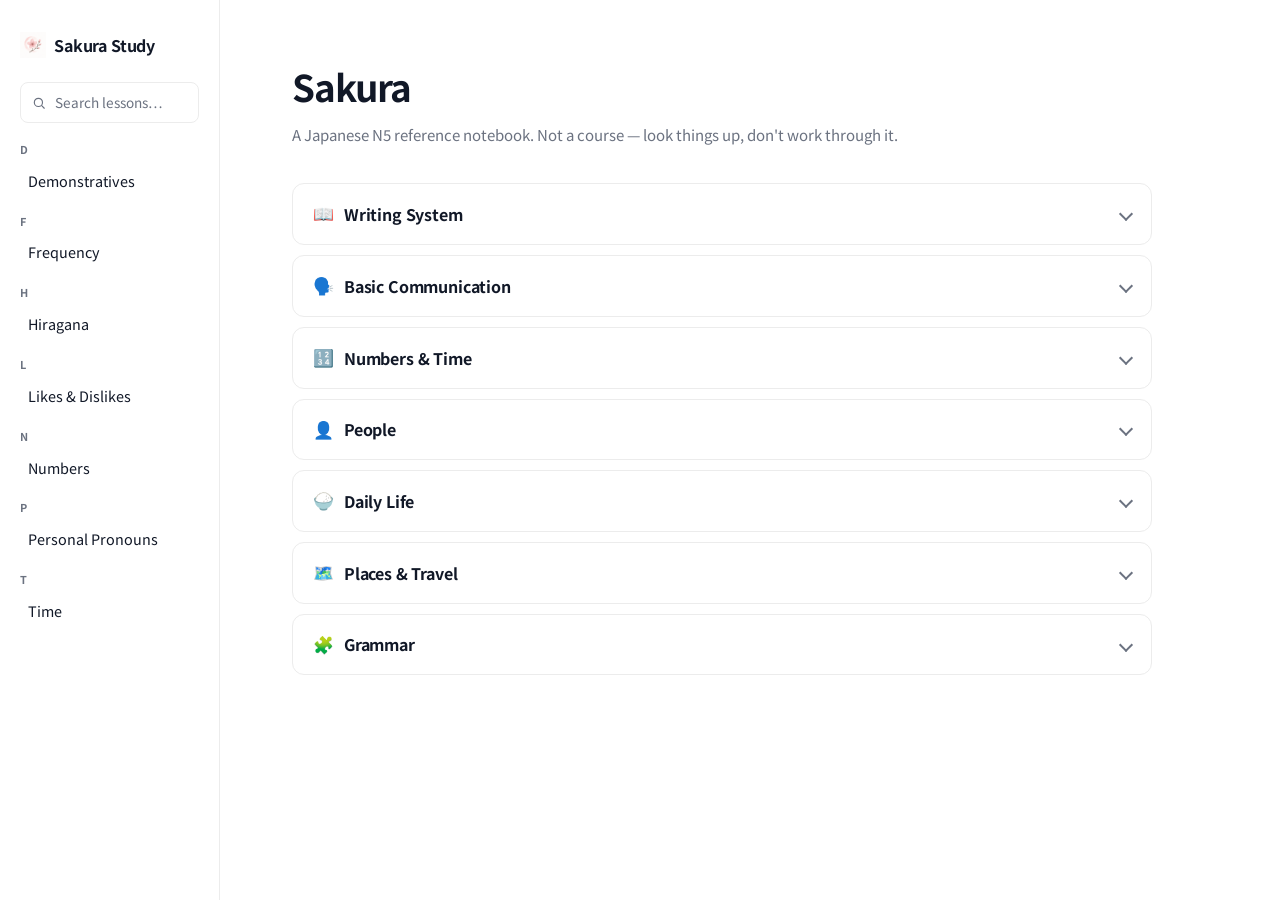
==== commit 079b158a: "Site-wide pink theme, logo, sidebar nav, and Hiragana cleanup Branding & color  Added the watercolor" ====
--- a/index.html
+++ b/index.html
@@ -54,7 +54,7 @@
         <!-- The only way back to this landing page — it's deliberately
              not one of the alphabetical entries below, since it isn't
              study content itself. -->
-        <a class="sidebar-brand" href="index.html">Sakura Study</a>
+        <a class="sidebar-brand" href="index.html"><img src="assets/img/logo.png" alt="" width="26" height="26" />Sakura Study</a>
 
         <!-- ------------------------------------- -->
         <!-- SIDEBAR SEARCH -->
@@ -183,10 +183,9 @@
 
           <div class="category-list">
 
-            <details class="category" open>
+            <details class="category">
               <summary class="category-summary">
                 <span class="category-name"><span class="category-icon" aria-hidden="true">📖</span>Writing System</span>
-                <span class="category-count">2 lessons</span>
               </summary>
               <div class="category-items">
                 <a class="lesson-link" href="pages/hiragana.html">Hiragana</a>
@@ -194,10 +193,9 @@
               </div>
             </details>
 
-            <details class="category" open>
+            <details class="category">
               <summary class="category-summary">
                 <span class="category-name"><span class="category-icon" aria-hidden="true">🗣️</span>Basic Communication</span>
-                <span class="category-count">4 lessons</span>
               </summary>
               <div class="category-items">
                 <span class="lesson-placeholder">Greetings<span class="soon-tag">Soon</span></span>
@@ -207,10 +205,9 @@
               </div>
             </details>
 
-            <details class="category" open>
+            <details class="category">
               <summary class="category-summary">
                 <span class="category-name"><span class="category-icon" aria-hidden="true">🔢</span>Numbers &amp; Time</span>
-                <span class="category-count">7 lessons</span>
               </summary>
               <div class="category-items">
                 <a class="lesson-link" href="pages/numbers.html">Numbers</a>
@@ -223,10 +220,9 @@
               </div>
             </details>
 
-            <details class="category" open>
+            <details class="category">
               <summary class="category-summary">
                 <span class="category-name"><span class="category-icon" aria-hidden="true">👤</span>People</span>
-                <span class="category-count">4 lessons</span>
               </summary>
               <div class="category-items">
                 <a class="lesson-link" href="pages/pronouns.html">Personal Pronouns</a>
@@ -239,7 +235,6 @@
             <details class="category">
               <summary class="category-summary">
                 <span class="category-name"><span class="category-icon" aria-hidden="true">🍚</span>Daily Life</span>
-                <span class="category-count">6 lessons</span>
               </summary>
               <div class="category-items">
                 <span class="lesson-placeholder">Daily Routine<span class="soon-tag">Soon</span></span>
@@ -254,7 +249,6 @@
             <details class="category">
               <summary class="category-summary">
                 <span class="category-name"><span class="category-icon" aria-hidden="true">🗺️</span>Places &amp; Travel</span>
-                <span class="category-count">4 lessons</span>
               </summary>
               <div class="category-items">
                 <span class="lesson-placeholder">Places<span class="soon-tag">Soon</span></span>
@@ -264,10 +258,9 @@
               </div>
             </details>
 
-            <details class="category" open>
+            <details class="category">
               <summary class="category-summary">
                 <span class="category-name"><span class="category-icon" aria-hidden="true">🧩</span>Grammar</span>
-                <span class="category-count">4 lessons</span>
               </summary>
               <div class="category-items">
                 <span class="lesson-placeholder">Particles<span class="soon-tag">Soon</span></span>
--- a/assets/style.css
+++ b/assets/style.css
@@ -18,36 +18,49 @@
     --accent: #111827;
     --hover: #f8f8f8;
 
+    /* Still red on purpose — the one color kept outside the pink family
+       below, so "irregular" / "incorrect" always reads as a warning
+       rather than blending into the site's own accent colors. */
     --red: #b85c5c;
 
-    /* Speaker A vs. speaker B in Dialogue Cards — pastel and muted like
-       the rest of the palette, but distinct enough hues (blue vs.
-       green) that who's talking is obvious from color and side alone,
-       without reading the A/B badge. -text is the accent (badge,
-       furigana); -bg is a light tint for that speaker's bubble. */
-    --dialogue-a-text: #6b7bb0;
-    --dialogue-a-bg: #f2f4fb;
-    --dialogue-b-text: #4f9271;
-    --dialogue-b-bg: #f0f8f3;
+    /* Sakura is a pink site: every accent below is a distinct shade of
+       pink/rose rather than a separate hue per meaning (no blue, no
+       green, no purple) — differentiated by depth and warmth instead,
+       the same way a cherry blossom's own petals, center and branch
+       read as one palette. Speaker A vs. speaker B in Dialogue Cards:
+       A a deeper wine-rose, B a lighter warm blush, so who's talking is
+       still obvious from color and side alone without reading the A/B
+       badge. -text is the accent (badge, furigana); -bg is a light
+       pink tint for that speaker's bubble. */
+    --dialogue-a-text: #9c3f68;
+    --dialogue-a-bg: #fdf0f5;
+    --dialogue-b-text: #c96b8a;
+    --dialogue-b-bg: #fdf3f6;
 
     /* Reserved exclusively for grammatical particles (は/が/を/に/で/と/
        も/の/から/まで/か…) wherever Japanese appears — tables, notes,
-       dialogues. An amber/ochre distinct from every other color already
-       in use (red = irregular, blue/green = dialogue speakers) so it
-       never gets confused with an unrelated grammar point. */
-    --particle: #8a5e14;
+       dialogues. A muted plum-rose, darker and less saturated than
+       every other pink here so it reads as its own shade even sitting
+       directly next to --grammar-point in the same sentence. */
+    --particle: #7a4a68;
+
+    /* Reserved for whatever grammar point a lesson is actually teaching
+       (これ/それ/あれ/この/その/あの for Demonstratives; a future
+       lesson's own target word/pattern otherwise) — the most vivid,
+       saturated pink in the palette, so it pops as "the thing being
+       taught" against the calmer shades everywhere else. */
+    --grammar-point: #d13d82;
 
     /* One muted, low-saturation accent for visual hierarchy only —
-       section headings (.page h2, Grammar Note's h3) and the Overview
-       summary card. A dusty steel-blue, deliberately darker/grayer than
-       --dialogue-a-text (#6b7bb0) so it doesn't get mistaken for that
-       existing "speaker A" meaning when a heading sits near a dialogue
-       card. -soft/-border are pale tints of the same hue for the
-       Overview card's fill/border — everything traces back to this one
-       color, not a new palette. */
-    --heading-accent: #4a6b85;
-    --heading-accent-soft: #f4f6f8;
-    --heading-accent-border: #dbe1e7;
+       section headings (.page h2, Grammar Note's h3), Compare Pills,
+       kana-highlight. A dusty rose-mauve, calmer than --dialogue-a-text
+       so it doesn't read as "speaker A" when a heading sits near a
+       dialogue card. -soft/-border are pale pink tints of the same hue
+       for pill/card fills and borders — everything traces back to this
+       one pink family, not a separate palette. */
+    --heading-accent: #a15574;
+    --heading-accent-soft: #fdf2f6;
+    --heading-accent-border: #f0d9e3;
 
     --radius: 12px;
     --sidebar: 220px;
@@ -221,7 +234,9 @@
 }
 
 .sidebar-brand {
-    display: block;
+    display: flex;
+    align-items: center;
+    gap: 8px;
 
     margin-bottom: 24px;
 
@@ -235,6 +250,12 @@
 
 .sidebar-brand:hover {
     color: #000;
+}
+
+.sidebar-brand img {
+    width: 26px;
+    height: 26px;
+    flex-shrink: 0;
 }
 
 /*-----------------------------------------------*/
@@ -327,9 +348,9 @@
 .search-result {
     display: flex;
     flex-direction: column;
-    gap: 2px;
-
-    padding: 10px 12px;
+    gap: 1px;
+
+    padding: 8px 10px;
 
     border-radius: 8px;
 
@@ -344,39 +365,41 @@
     outline: none;
 }
 
-/* Largest, boldest line in the card — same size/weight as a page's own
-   section headings (.page h2) so a result reads with exactly as much
-   authority as the heading it's linking to, in the site's primary text
-   colour rather than an accent, since this is the answer to "which
-   lesson" and needs to dominate the card. */
+/* Small caption line — which lesson this result is from. Deliberately
+   smaller/quieter than the snippet below: what actually matched the
+   query is the answer to "is this the result I want," so that's what
+   should dominate the card, not the breadcrumb. */
 
 .search-result-lesson {
-    color: var(--text);
-    font-size: 1.2rem;
+    color: var(--muted);
+    font-size: 0.68rem;
     font-weight: 700;
-    letter-spacing: -0.01em;
-}
-
-/* One step down in size and weight, in the same muted steel-blue every
-   other section-level heading on the site already uses — enough
-   distinction from the lesson name above that the eye never confuses
-   "which lesson" with "which part of it". */
+    letter-spacing: 0.01em;
+}
+
+/* Same small size as the lesson name above, just the site's own
+   heading accent so "which lesson" and "which part of it" stay visibly
+   distinct from each other despite being the same scale. */
 
 .search-result-section {
     color: var(--heading-accent);
-    font-size: 0.78rem;
+    font-size: 0.68rem;
     font-weight: 600;
 }
+
+/* The dominant line in the card — this is the actual matched content,
+   so it reads in the primary text color at a size clearly larger than
+   the lesson/section caption above it. */
 
 .search-result-snippet {
     display: -webkit-box;
     overflow: hidden;
 
-    margin-top: 2px;
-
-    color: var(--muted);
-    font-size: 0.85rem;
-    line-height: 1.4;
+    margin-top: 3px;
+
+    color: var(--text);
+    font-size: 0.92rem;
+    line-height: 1.42;
 
     -webkit-line-clamp: 2;
     -webkit-box-orient: vertical;
@@ -426,124 +449,49 @@
 }
 
 /* Flat and alphabetical, no category heading — one .menu-letter-group
-   per starting letter, each a compact button that reveals that
-   letter's page link(s) in a popover instead of spelling every lesson
-   name out inline. Mirrors the home page's own .page-index (same
-   data, different context), so the site has exactly one organizing
-   idea for "all the pages" instead of two. A row that wraps, not a
-   tall column, so the whole nav stays a couple of lines regardless of
-   viewport width — see initLessonNav (script.js) for the hover/click/
-   keyboard interaction that opens each popover. */
-
-.menu {
-    display: flex;
-    flex-wrap: wrap;
-    gap: 6px;
-}
+   per starting letter. At this width the sidebar has the vertical
+   room to show every letter and its lesson link(s) at once, letter as
+   a small caption sitting above its own link(s), so finding a lesson
+   never needs a click. Below 900px the sidebar becomes a horizontal
+   top bar with much less room, so there each group collapses instead
+   to a compact letter button that reveals its link(s) in a popover —
+   see the @media (max-width: 900px) block near the end of this file
+   for that version, and initLessonNav (script.js) for the hover/
+   click/keyboard interaction that drives it (harmless no-ops up here,
+   since everything's already visible).
+
+   Rules below are split into three groups: shared (identical at every
+   width, declared once, unguarded), min-width: 901px (the always-
+   expanded list), and max-width: 900px (the compact popover, further
+   down this file) — the exact complement of 901px, so the two
+   .menu-popover position/visibility rulesets are never simultaneously
+   in scope and can't end up resolved by specificity/source-order
+   tie-breaking. Splitting shared properties out like this (rather than
+   repeating them in both media blocks) is what a previous version of
+   this got wrong — a property present in only one block quietly
+   disappears at the other width instead of erroring. */
 
 .menu-letter-group {
     position: relative;
-}
-
-.menu-letter-btn {
-    display: flex;
-    align-items: center;
-    justify-content: center;
-
-    width: 32px;
-    height: 32px;
-    padding: 0;
-
-    background: none;
-    border: 1px solid var(--border);
-    border-radius: 9px;
-
-    color: var(--text);
-    font: inherit;
-    font-size: 0.78rem;
-    font-weight: 700;
-    letter-spacing: 0.02em;
-
-    cursor: pointer;
-    transition: background-color 0.15s, border-color 0.15s, color 0.15s;
-}
-
-.menu-letter-btn:hover,
-.menu-letter-btn[aria-expanded="true"] {
-    background: var(--hover);
-    border-color: #d1d5db;
 }
 
 .menu-letter-btn:focus-visible {
     outline: 2px solid var(--text);
     outline-offset: 2px;
-}
-
-/* Current page's letter stays visibly marked even while its popover
-   is closed — the one piece of the old always-expanded nav that can't
-   be deferred to a hover/click reveal. */
-.menu-letter-btn.active {
-    background: var(--text);
-    border-color: var(--text);
-    color: #fff;
-}
-
-.menu-letter-btn.active:hover,
-.menu-letter-btn.active[aria-expanded="true"] {
-    background: #000;
-    border-color: #000;
-}
-
-/* Hidden via opacity/visibility rather than [hidden]/display so the
-   open state can fade smoothly — and, just as important, so a
-   *closed* popover's links stay outside the tab order and un-hoverable
-   automatically (visibility: hidden removes both), with no manual
-   tabindex bookkeeping in script.js. Closing is deferred to the end of
-   the transition (default UA behavior for a visibility transition
-   paired with another property) so a keyboard user tabbing out mid-
-   fade doesn't lose the link they were just on. */
+    border-radius: 4px;
+}
 
 .menu-popover {
-    position: absolute;
-    top: calc(100% + 6px);
-    left: 0;
-    z-index: 30;
-
-    min-width: 188px;
-
     display: flex;
     flex-direction: column;
     gap: 2px;
-
-    padding: 6px;
-
-    background: var(--bg);
-    border: 1px solid var(--border);
-    border-radius: 10px;
-    box-shadow: 0 10px 28px rgba(17, 24, 39, 0.12);
-
-    visibility: hidden;
-    opacity: 0;
-    transform: translateY(-4px);
-
-    transition: opacity 0.15s ease, transform 0.15s ease, visibility 0.15s ease;
-}
-
-.menu-popover.is-open {
-    visibility: visible;
-    opacity: 1;
-    transform: translateY(0);
 }
 
 .menu-popover a {
-    padding: 8px 10px;
-
     border-radius: 7px;
 
     color: var(--text);
     text-decoration: none;
-
-    font-size: 0.87rem;
 }
 
 .menu-popover a:hover,
@@ -553,7 +501,64 @@
 }
 
 .menu-popover a.active {
+    color: var(--heading-accent);
     font-weight: 700;
+}
+
+@media (min-width: 901px) {
+    .menu {
+        display: flex;
+        flex-direction: column;
+        gap: 14px;
+    }
+
+    .menu-letter-btn {
+        display: block;
+
+        padding: 0 0 4px;
+
+        background: none;
+        border: none;
+
+        color: var(--muted);
+        font: inherit;
+        font-size: 0.68rem;
+        font-weight: 700;
+        letter-spacing: 0.12em;
+        text-transform: uppercase;
+
+        cursor: default;
+    }
+
+    /* Current page's letter stays visibly marked via color alone —
+       there's no separate button chrome at this width to carry an
+       active state. */
+    .menu-letter-btn.active {
+        color: var(--heading-accent);
+    }
+
+    .menu-popover {
+        position: static;
+
+        min-width: 0;
+
+        padding: 0;
+
+        background: none;
+        border: none;
+        border-radius: 0;
+        box-shadow: none;
+
+        visibility: visible;
+        opacity: 1;
+        transform: none;
+    }
+
+    .menu-popover a {
+        padding: 6px 8px;
+
+        font-size: 0.9rem;
+    }
 }
 
 /*-----------------------------------------------*/
@@ -799,29 +804,53 @@
 }
 
 /*-----------------------------------------------*/
-/* TABLE NAV (multi-table pages) */
-/*-----------------------------------------------*/
-/* Quick-jump bar for a page with more than one table (e.g. Time).
-   position: sticky top: 0 is the same trick .sidebar uses to stay
-   pinned to the viewport — this stays visible the whole time you
-   scroll, since every table below starts collapsed and this is the
-   fastest way back to one of them. Own opaque background so content
-   scrolling underneath doesn't show through once it's stuck. */
-
-.table-nav {
+/* PAGE TOOLBAR (sticky) */
+/*-----------------------------------------------*/
+/* Wraps the display toggles and the table quick-jump nav into one
+   persistent strip beneath the page title, instead of controls that
+   scroll out of reach after the first screen. position: sticky top: 0
+   is the same trick .sidebar uses to stay pinned to the viewport — own
+   opaque background so content scrolling underneath doesn't show
+   through once it's stuck. One rule, reused as-is on every lesson page
+   (same two children, same markup) rather than each page styling its
+   own toolbar. */
+
+.page-toolbar {
     position: sticky;
     top: 0;
-    z-index: 5;
-
+    z-index: 6;
+
+    background: var(--bg);
+    border-bottom: 1px solid var(--border);
+
+    margin: 0 0 28px;
+}
+
+/* Reset the standalone spacing both children carry when used outside
+   the toolbar, and stack them as two rows separated by a hairline
+   instead of each keeping its own bottom margin/border. */
+.page-toolbar .display-toggles {
+    margin: 0;
+    padding: 14px 0 12px;
+}
+
+.page-toolbar .table-nav {
+    margin: 0;
+    padding: 12px 0 14px;
+    border-top: 1px solid var(--border);
+}
+
+/*-----------------------------------------------*/
+/* TABLE NAV (multi-table pages) */
+/*-----------------------------------------------*/
+/* Quick-jump bar for a page with more than one table (e.g. Time). Lives
+   inside .page-toolbar above, which handles the sticky/background
+   behavior — this is just the row of links now. */
+
+.table-nav {
     display: flex;
     flex-wrap: wrap;
     gap: 8px;
-
-    margin: 0 0 28px;
-    padding: 14px 0;
-
-    background: var(--bg);
-    border-bottom: 1px solid var(--border);
 }
 
 .table-nav a {
@@ -1116,6 +1145,17 @@
     font-weight: 600;
 }
 
+/* Marks the word/pattern a lesson is actually teaching (これ/それ/あれ/
+   この/その/あの for Demonstratives), in examples, patterns and
+   dialogues — never in a reference table, where the whole row already
+   is the word. Same mechanic as .particle (color + weight, applied to
+   Japanese and romaji alike) but its own hue, so the two highlights
+   stay visually distinct wherever they appear together. */
+.grammar-point {
+    color: var(--grammar-point);
+    font-weight: 600;
+}
+
 /* Marks a single hiragana inside an otherwise-plain vocabulary word —
    Hiragana's Vocabulary Reference tables use this when the example
    word doesn't start with the target character but contains it
@@ -1223,6 +1263,59 @@
     font-size: 1rem;
     font-weight: 700;
     letter-spacing: -0.01em;
+}
+
+/* Sentence-shape row above a Pattern card's worked example — each
+   token in the pattern (これ／それ／あれ, は, Noun, です…) gets its
+   own rounded chip instead of running together as plain text, with a
+   plain "+" joining them, so the sentence reads as assembled piece by
+   piece. Same border-radius as every card on the page (--radius), just
+   sized down to chip scale. Structural labeling like a table header,
+   not Japanese sentence content, so it stays visible even with every
+   display toggle off — see PATTERN section markup in demonstratives.html. */
+.pattern-formula {
+    display: flex;
+    flex-wrap: wrap;
+    align-items: center;
+    gap: 6px;
+
+    margin: -8px 0 16px;
+}
+
+.formula-piece {
+    padding: 6px 12px;
+
+    border: 1px solid var(--border);
+    border-radius: var(--radius);
+    background: var(--bg);
+
+    font-family: system-ui, -apple-system, "Helvetica Neue", Arial, sans-serif;
+    font-size: 0.85rem;
+    font-weight: 600;
+    color: var(--text);
+    white-space: nowrap;
+}
+
+.formula-piece .grammar-point,
+.formula-piece .particle {
+    font-weight: 700;
+}
+
+/* A slot the speaker fills in themselves (Noun, …) rather than a fixed
+   grammatical piece — dashed instead of solid so it reads as "insert
+   here," the same distinction a form field makes from static text. */
+.formula-piece--slot {
+    border-style: dashed;
+
+    color: var(--muted);
+    font-style: italic;
+    font-weight: 500;
+}
+
+.formula-plus {
+    color: var(--muted);
+    font-size: 0.78rem;
+    font-weight: 700;
 }
 
 .dialogue-messages {
@@ -1561,11 +1654,39 @@
     letter-spacing: -0.005em;
 }
 
-.kana-subsection p {
+/* Direct child only — several kana-subsections now nest a .grammar-note
+   with its own <p class="notes"> after the table (see GRAMMAR NOTE
+   above), and this rule must never reach down into those; it's for the
+   subsection's own short intro line only. */
+.kana-subsection > p {
     margin: -4px 0 14px;
 
     color: var(--muted);
     font-size: 0.88rem;
+}
+
+/* Small uppercase label marking an internal subsection of a toggle-
+   section that mixes more than one kind of content (e.g. Patterns
+   above the worked Q&A examples in Questions & Answers) — same visual
+   treatment as .grammar-note h3 and .kana-subsection h3, generic
+   enough to reuse anywhere a details needs a label without a full h2
+   section of its own. */
+.subsection-label {
+    margin: 0 0 16px;
+
+    color: var(--heading-accent);
+
+    font-size: 0.72rem;
+    font-weight: 700;
+    letter-spacing: 0.12em;
+    text-transform: uppercase;
+}
+
+.subsection-label:not(:first-child) {
+    margin-top: 32px;
+    padding-top: 28px;
+
+    border-top: 1px solid var(--border);
 }
 
 /*-----------------------------------------------*/
@@ -1916,13 +2037,97 @@
         width: 100%;
     }
 
-    /* Larger touch targets once the pointer is (most likely) a finger
-       rather than a mouse — the same buttons/links, just roomier
-       padding so tapping the right one doesn't require precision. */
+    /* Below 900px there's no vertical room for the always-expanded
+       list above (SIDEBAR NAVIGATION LETTER MENU) — revert to the
+       original compact letter-button + popover pattern instead, in a
+       row that wraps rather than a tall column, with larger touch
+       targets since the pointer here is most likely a finger.
+       initLessonNav (script.js) already drives the hover/click/
+       keyboard open/close logic unconditionally; only the CSS
+       presentation is width-gated. */
+
+    .menu {
+        display: flex;
+        flex-direction: row;
+        flex-wrap: wrap;
+        gap: 6px;
+    }
 
     .menu-letter-btn {
+        display: flex;
+        align-items: center;
+        justify-content: center;
+
         width: 36px;
         height: 36px;
+        padding: 0;
+
+        background: none;
+        border: 1px solid var(--border);
+        border-radius: 9px;
+
+        color: var(--text);
+        font: inherit;
+        font-size: 0.78rem;
+        font-weight: 700;
+        letter-spacing: 0.02em;
+
+        cursor: pointer;
+        transition: background-color 0.15s, border-color 0.15s, color 0.15s;
+    }
+
+    .menu-letter-btn:hover,
+    .menu-letter-btn[aria-expanded="true"] {
+        background: var(--hover);
+        border-color: #d1d5db;
+    }
+
+    /* Current page's letter stays visibly marked even while its
+       popover is closed — the one piece of this compact nav that
+       can't be deferred to a hover/click reveal. */
+    .menu-letter-btn.active {
+        background: var(--text);
+        border-color: var(--text);
+        color: #fff;
+    }
+
+    .menu-letter-btn.active:hover,
+    .menu-letter-btn.active[aria-expanded="true"] {
+        background: #000;
+        border-color: #000;
+    }
+
+    /* Hidden via opacity/visibility rather than [hidden]/display so the
+       open state can fade smoothly — and, just as important, so a
+       *closed* popover's links stay outside the tab order and
+       un-hoverable automatically (visibility: hidden removes both),
+       with no manual tabindex bookkeeping in script.js. */
+    .menu-popover {
+        position: absolute;
+        top: calc(100% + 6px);
+        left: 0;
+        z-index: 30;
+
+        min-width: 188px;
+
+        padding: 6px;
+
+        background: var(--bg);
+        border: 1px solid var(--border);
+        border-radius: 10px;
+        box-shadow: 0 10px 28px rgba(17, 24, 39, 0.12);
+
+        visibility: hidden;
+        opacity: 0;
+        transform: translateY(-4px);
+
+        transition: opacity 0.15s ease, transform 0.15s ease, visibility 0.15s ease;
+    }
+
+    .menu-popover.is-open {
+        visibility: visible;
+        opacity: 1;
+        transform: translateY(0);
     }
 
     .menu-popover a {
@@ -2021,8 +2226,7 @@
     .sidebar,
     .sidebar-search,
     .page-search,
-    .table-nav,
-    .display-toggles,
+    .page-toolbar,
     .lesson-nav {
         display: none !important;
     }
@@ -2109,8 +2313,10 @@
     }
 
     /* Same ink-efficient treatment as irregular rows above: on paper,
-       particles read from weight, not color ink. */
-    .particle {
+       particles and the lesson's own grammar point both read from
+       weight, not color ink. */
+    .particle,
+    .grammar-point {
         color: #000;
         font-weight: 700;
     }
@@ -2132,6 +2338,7 @@
     .page h2,
     .grammar-note h3,
     .kana-subsection h3,
+    .subsection-label,
     .kana-highlight {
         color: #000;
     }
